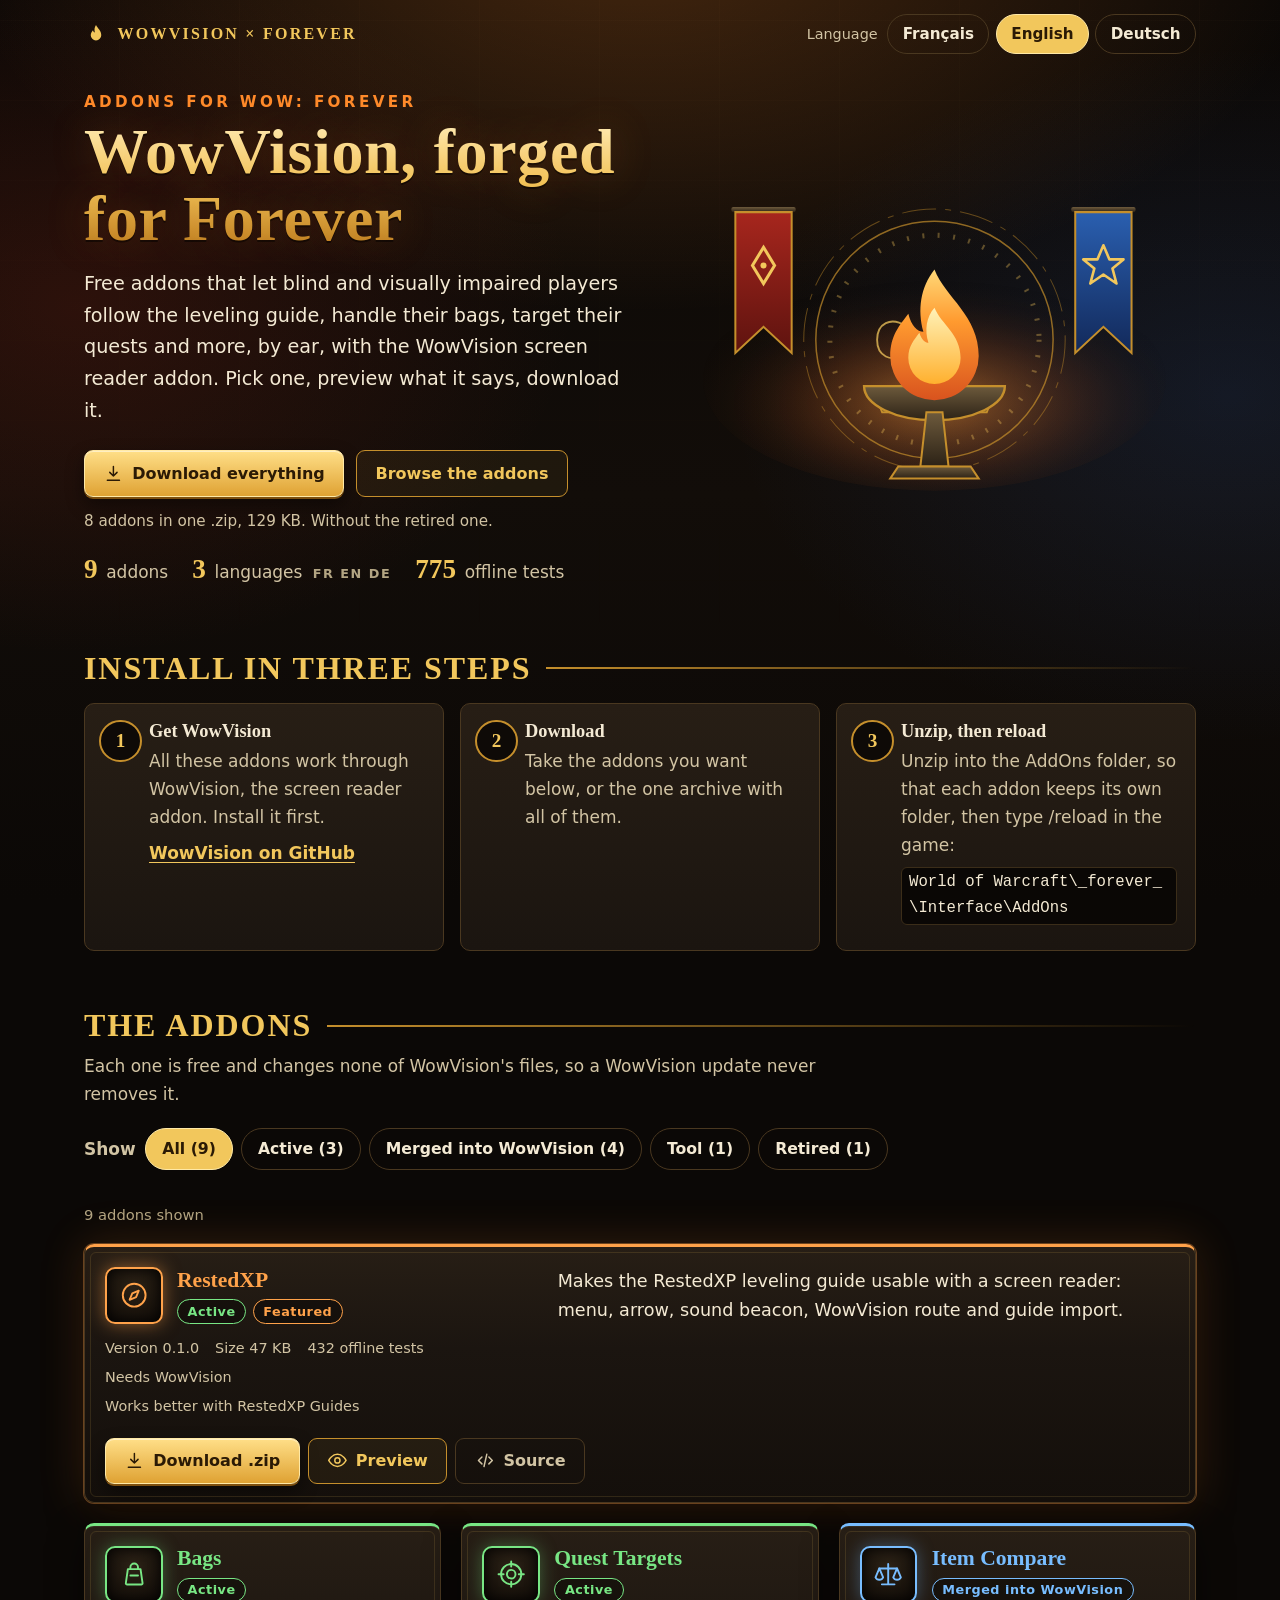
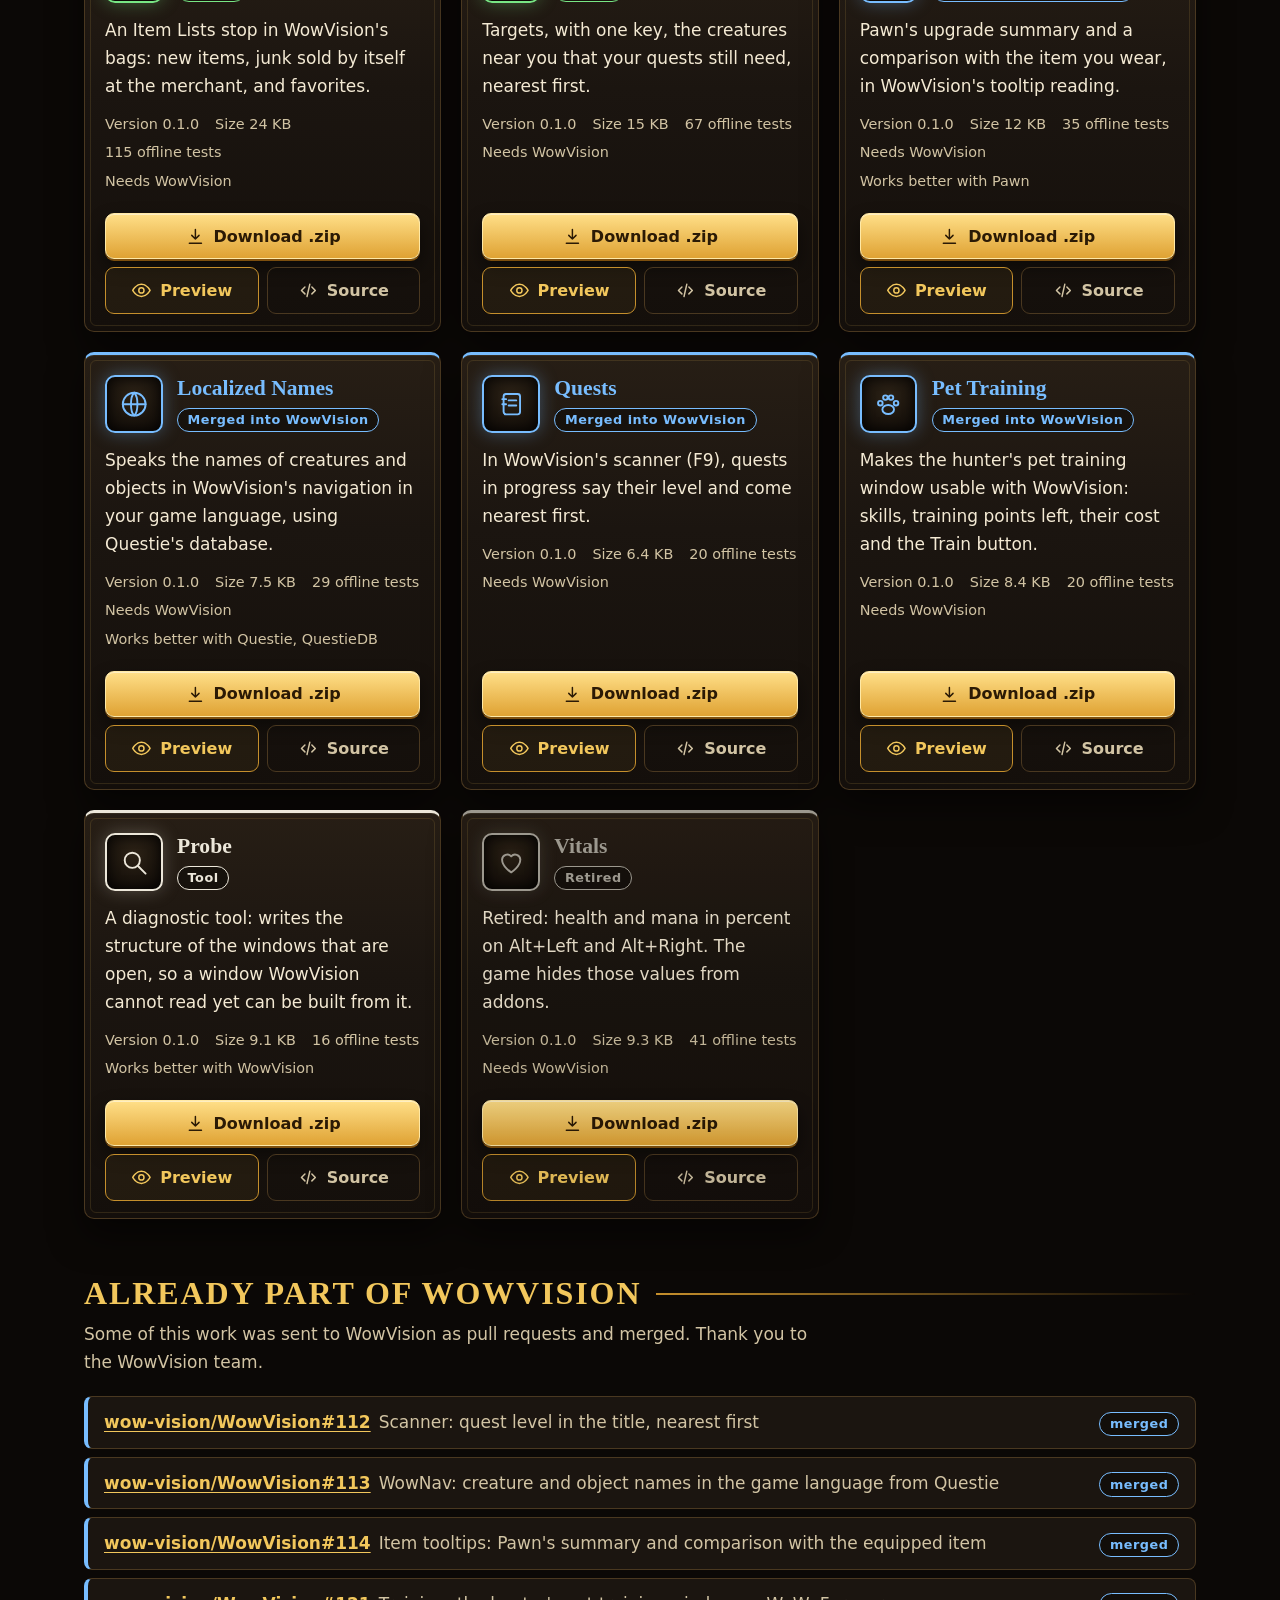
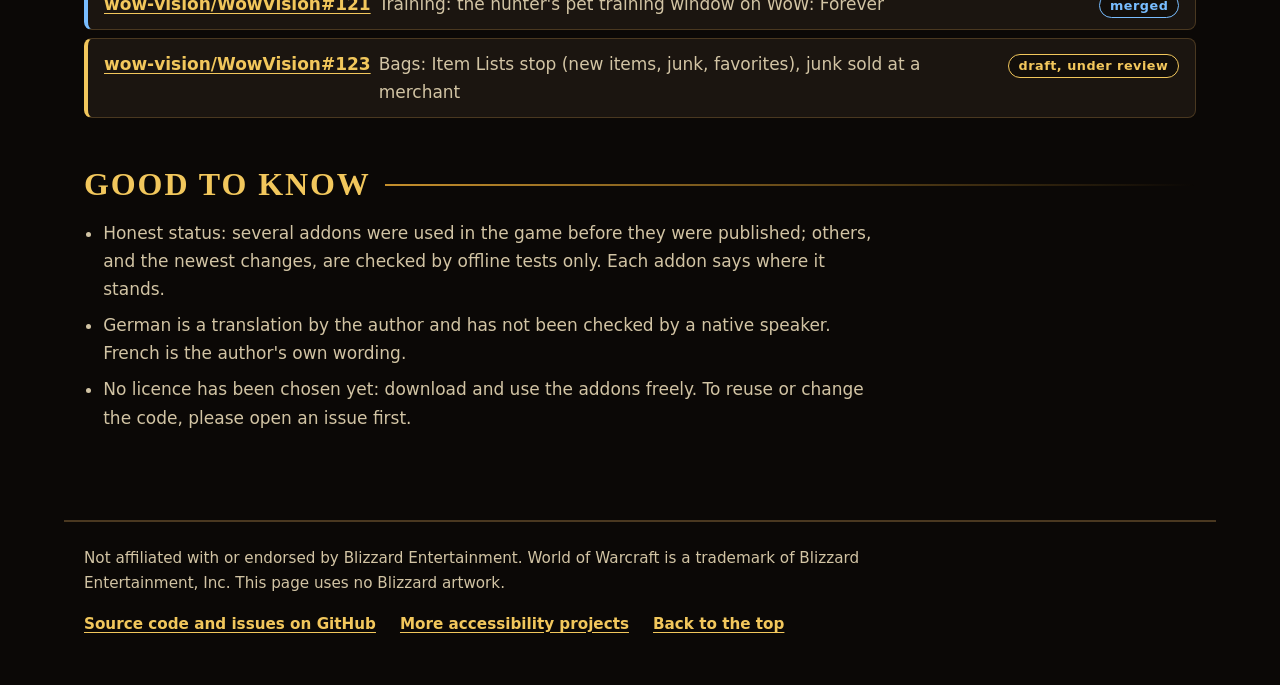
==== docs/index.html @ 666c0dcc "Publish the WowVision addons for WoW: Forever, with a download and preview page Eight addons and one" ====
<!doctype html>
<html lang="en">
<head>
<meta charset="utf-8">
<meta name="viewport" content="width=device-width, initial-scale=1">
<title>WowVision addons for WoW: Forever</title>
<meta name="description" content="Free addons for blind and visually impaired players of World of Warcraft: Forever, made to work with the WowVision screen reader addon. Download, preview and hear what each one says. In English, French and German.">
<link rel="canonical" href="https://zenqfr.github.io/wowvision-addons/">
<meta name="robots" content="index, follow">
<meta name="color-scheme" content="dark">
<meta name="theme-color" content="#0b0806">
<link rel="icon" href="data:image/svg+xml,%3Csvg xmlns='http://www.w3.org/2000/svg' viewBox='0 0 64 64'%3E%3Crect width='64' height='64' rx='14' fill='%230b0806'/%3E%3Cpath d='M32 8c4 9 14 14 14 27a14 14 0 0 1-28 0c0-6 3-9 6-13 1 4 3 6 5 6-2-7-1-14 3-20z' fill='%23f2c75c'/%3E%3Cpath d='M32 30c2 5 7 7 7 13a7 7 0 0 1-14 0c0-4 3-6 4-9 1 2 2 3 3 3z' fill='%23ff8a2a'/%3E%3C/svg%3E">
<meta property="og:type" content="website">
<meta property="og:title" content="WowVision addons for WoW: Forever">
<meta property="og:description" content="Free addons for blind and visually impaired players of World of Warcraft: Forever, made for the WowVision screen reader addon.">
<meta property="og:url" content="https://zenqfr.github.io/wowvision-addons/">
<meta property="og:locale" content="en_US">
<meta property="og:locale:alternate" content="fr_FR">
<meta property="og:locale:alternate" content="de_DE">
<meta name="twitter:card" content="summary">
<link rel="stylesheet" href="css/style.css">
</head>
<body>

<!-- the icons, drawn for this page (no game artwork) -->
<svg width="0" height="0" style="position:absolute" aria-hidden="true" focusable="false">
  <defs>
    <symbol id="i-compass" viewBox="0 0 24 24"><circle cx="12" cy="12" r="9"/><path d="M15.6 8.4l-2.1 5.1-5.1 2.1 2.1-5.1z"/></symbol>
    <symbol id="i-bag" viewBox="0 0 24 24"><path d="M7 8h10l1.6 11a1 1 0 0 1-1 1.1H6.4a1 1 0 0 1-1-1.1z"/><path d="M9 8V6.6a3 3 0 0 1 6 0V8"/><path d="M9 13h6"/></symbol>
    <symbol id="i-target" viewBox="0 0 24 24"><circle cx="12" cy="12" r="8"/><circle cx="12" cy="12" r="3.4"/><path d="M12 2v4M12 18v4M2 12h4M18 12h4"/></symbol>
    <symbol id="i-scales" viewBox="0 0 24 24"><path d="M12 4v16M7 20h10M5 7.5h14"/><path d="M5 7.5l-3 7a3.3 3.3 0 0 0 6 0zM19 7.5l-3 7a3.3 3.3 0 0 0 6 0z"/></symbol>
    <symbol id="i-globe" viewBox="0 0 24 24"><circle cx="12" cy="12" r="9"/><path d="M3 12h18M12 3c3.4 3.2 3.4 14.8 0 18M12 3c-3.4 3.2-3.4 14.8 0 18"/></symbol>
    <symbol id="i-scroll" viewBox="0 0 24 24"><path d="M8 4h9a2 2 0 0 1 2 2v12a2 2 0 0 1-2 2H7"/><path d="M8 4a2 2 0 0 0-2 2v12a2 2 0 0 0 1 1.7"/><path d="M5 8h3M5 12h3M10 9h6M10 13h6"/></symbol>
    <symbol id="i-paw" viewBox="0 0 24 24"><ellipse cx="12" cy="16.2" rx="4.6" ry="3.6"/><circle cx="5.8" cy="11.2" r="1.8"/><circle cx="9.8" cy="6.8" r="1.8"/><circle cx="14.2" cy="6.8" r="1.8"/><circle cx="18.2" cy="11.2" r="1.8"/></symbol>
    <symbol id="i-lens" viewBox="0 0 24 24"><circle cx="10.5" cy="10.5" r="6"/><path d="M15 15l6 6"/></symbol>
    <symbol id="i-heart" viewBox="0 0 24 24"><path d="M12 20s-7.2-4.5-7.2-10.2A4.1 4.1 0 0 1 12 7.4a4.1 4.1 0 0 1 7.2 2.4C19.2 15.5 12 20 12 20z"/></symbol>
    <symbol id="i-download" viewBox="0 0 24 24"><path d="M12 4v11m0 0l-4.2-4.2M12 15l4.2-4.2M5 20h14"/></symbol>
    <symbol id="i-eye" viewBox="0 0 24 24"><path d="M2 12s3.8-7 10-7 10 7 10 7-3.8 7-10 7S2 12 2 12z"/><circle cx="12" cy="12" r="3"/></symbol>
    <symbol id="i-speaker" viewBox="0 0 24 24"><path d="M4 9.5v5h3.8L13 19V5L7.8 9.5z"/><path d="M16 9.2a4 4 0 0 1 0 5.6M18.6 6.6a7.8 7.8 0 0 1 0 10.8"/></symbol>
    <symbol id="i-code" viewBox="0 0 24 24"><path d="M8 8l-4 4 4 4M16 8l4 4-4 4M13.6 5l-3.2 14"/></symbol>
    <symbol id="i-stop" viewBox="0 0 24 24"><rect x="6" y="6" width="12" height="12" rx="1.5"/></symbol>
    <symbol id="i-close" viewBox="0 0 24 24"><path d="M6 6l12 12M18 6L6 18"/></symbol>
    <symbol id="i-arrow-up" viewBox="0 0 24 24"><path d="M12 19V5m0 0l-5 5m5-5l5 5"/></symbol>
  </defs>
</svg>

<a class="skip" href="#addons" data-i18n="skip">Skip to the addons</a>

<header class="topbar">
  <p class="brand" aria-hidden="true"><svg class="brand-flame" viewBox="0 0 64 64"><path d="M32 8c4 9 14 14 14 27a14 14 0 0 1-28 0c0-6 3-9 6-13 1 4 3 6 5 6-2-7-1-14 3-20z"/></svg><span>WowVision &times; Forever</span></p>
  <div class="langs" role="group" aria-labelledby="lang-label">
    <span id="lang-label" class="langs-label" data-i18n="lang.label">Language</span>
    <button type="button" class="lang-btn" data-lang="fr" lang="fr" aria-pressed="false">Français</button>
    <button type="button" class="lang-btn" data-lang="en" lang="en" aria-pressed="true">English</button>
    <button type="button" class="lang-btn" data-lang="de" lang="de" aria-pressed="false">Deutsch</button>
  </div>
</header>

<main id="main">

  <section class="hero" aria-labelledby="hero-title">
    <div class="hero-art" aria-hidden="true">
      <svg viewBox="0 0 520 300" class="hero-svg" focusable="false">
        <defs>
          <radialGradient id="glow" cx="50%" cy="60%" r="55%">
            <stop offset="0" stop-color="#ff9a3c" stop-opacity=".55"/>
            <stop offset=".55" stop-color="#c0561a" stop-opacity=".18"/>
            <stop offset="1" stop-color="#0b0806" stop-opacity="0"/>
          </radialGradient>
          <linearGradient id="flameOuter" x1="0" y1="1" x2="0" y2="0">
            <stop offset="0" stop-color="#d9531e"/><stop offset=".6" stop-color="#ff9a2f"/><stop offset="1" stop-color="#ffd978"/>
          </linearGradient>
          <linearGradient id="flameInner" x1="0" y1="1" x2="0" y2="0">
            <stop offset="0" stop-color="#ffb02e"/><stop offset="1" stop-color="#fff2b8"/>
          </linearGradient>
          <linearGradient id="metal" x1="0" y1="0" x2="0" y2="1">
            <stop offset="0" stop-color="#6d5a3c"/><stop offset="1" stop-color="#2c2216"/>
          </linearGradient>
          <linearGradient id="bannerRed" x1="0" y1="0" x2="0" y2="1"><stop offset="0" stop-color="#a7261d"/><stop offset="1" stop-color="#5e130f"/></linearGradient>
          <linearGradient id="bannerBlue" x1="0" y1="0" x2="0" y2="1"><stop offset="0" stop-color="#2a5fb0"/><stop offset="1" stop-color="#12295a"/></linearGradient>
        </defs>
        <ellipse cx="260" cy="190" rx="230" ry="110" fill="url(#glow)" class="breath"/>
        <!-- rune ring: the forever -->
        <g transform="translate(260 150)">
          <g class="rune-ring">
            <circle r="118" fill="none" stroke="#c58f2c" stroke-width="1.5" stroke-opacity=".7"/>
            <circle r="104" fill="none" stroke="#f2c75c" stroke-width="5" stroke-opacity=".35" stroke-dasharray="2 13.4"/>
            <circle r="130" fill="none" stroke="#c58f2c" stroke-width="1" stroke-opacity=".45" stroke-dasharray="34 9 6 9"/>
          </g>
          <!-- the lemniscate, the sign of forever, stands still inside the turning ring -->
          <path d="M-92 0c0-26 22-38 46-22l46 44c24 16 46 4 46-22s-22-38-46-22l-46 44c-24 16-46 4-46-22z" fill="none" stroke="#f2c75c" stroke-width="3" stroke-opacity=".75" stroke-linecap="round" transform="scale(.62 .62)"/>
        </g>
        <!-- banners -->
        <g transform="translate(60 18)">
          <rect x="-2" y="0" width="64" height="5" rx="2" fill="url(#metal)"/>
          <path d="M2 5h56v140l-28-26-28 26z" fill="url(#bannerRed)" stroke="#c58f2c" stroke-width="2"/>
          <path d="M30 40l11 18-11 18-11-18z" fill="none" stroke="#f2c75c" stroke-width="3"/>
          <circle cx="30" cy="58" r="3" fill="#f2c75c"/>
        </g>
        <g transform="translate(398 18)">
          <rect x="-2" y="0" width="64" height="5" rx="2" fill="url(#metal)"/>
          <path d="M2 5h56v140l-28-26-28 26z" fill="url(#bannerBlue)" stroke="#c58f2c" stroke-width="2"/>
          <path d="M30 38l6 14h14l-11 9 4 15-13-9-13 9 4-15-11-9h14z" fill="none" stroke="#f2c75c" stroke-width="2.6" stroke-linejoin="round"/>
        </g>
        <!-- brazier -->
        <g transform="translate(260 0)">
          <path d="M-62 196h124l-10 26h-104z" fill="url(#metal)" stroke="#c58f2c" stroke-width="2"/>
          <path d="M-70 196a70 34 0 0 0 140 0z" fill="url(#metal)" stroke="#c58f2c" stroke-width="2.4"/>
          <path d="M-8 222h16l6 54h-28z" fill="url(#metal)" stroke="#c58f2c" stroke-width="2"/>
          <path d="M-44 288h88l-8-12h-72z" fill="url(#metal)" stroke="#c58f2c" stroke-width="2"/>
          <g class="flame">
            <path d="M0 80c11 28 44 46 44 86a44 44 0 0 1-88 0c0-20 9-30 18-42 3 12 9 18 15 18-6-22-3-44 11-62z" fill="url(#flameOuter)"/>
            <path d="M0 118c7 17 26 26 26 50a26 26 0 0 1-52 0c0-12 6-18 11-25 2 7 6 10 9 10-4-13-2-26 6-35z" fill="url(#flameInner)" class="flame-inner"/>
          </g>
        </g>
        <!-- embers -->
        <g class="embers" fill="#ffb347">
          <circle class="e e1" cx="236" cy="130" r="2"/><circle class="e e2" cx="284" cy="120" r="1.6"/><circle class="e e3" cx="256" cy="100" r="2.2"/>
          <circle class="e e4" cx="300" cy="140" r="1.4"/><circle class="e e5" cx="222" cy="150" r="1.6"/><circle class="e e6" cx="272" cy="90" r="1.3"/>
        </g>
      </svg>
    </div>

    <div class="hero-text">
      <p class="eyebrow" data-i18n="hero.eyebrow">Addons for WoW: Forever</p>
      <h1 id="hero-title" data-i18n="hero.title">WowVision, forged for Forever</h1>
      <p class="lead" data-i18n="hero.lead">Free addons that let blind and visually impaired players follow the leveling guide, handle their bags, target their quests and more, by ear, with the WowVision screen reader addon. Pick one, preview what it says, download it.</p>
      <p class="cta">
        <a class="btn btn-gold" id="download-all" href="downloads/wowvision-forever-addons.zip" download>
          <svg class="icon" aria-hidden="true"><use href="#i-download"/></svg><span data-i18n="hero.all">Download everything</span>
        </a>
        <a class="btn btn-ghost" href="#addons"><span data-i18n="hero.browse">Browse the addons</span></a>
      </p>
      <p class="fine" id="all-note"></p>
      <ul class="stats" aria-label="WowVision addons in numbers">
        <li><strong id="stat-addons">9</strong> <span data-i18n="stats.addons">addons</span></li>
        <li><strong>3</strong> <span data-i18n="stats.langs">languages</span> <span class="stat-langs" aria-hidden="true">FR&nbsp;EN&nbsp;DE</span></li>
        <li><strong id="stat-tests">775</strong> <span data-i18n="stats.tests">offline tests</span></li>
      </ul>
    </div>
  </section>

  <section class="install" aria-labelledby="install-title">
    <h2 id="install-title" class="h2" data-i18n="install.title">Install in three steps</h2>
    <ol class="steps">
      <li>
        <h3 data-i18n="install.1.title">Get WowVision</h3>
        <p data-i18n="install.1.text">All these addons work through WowVision, the screen reader addon. Install it first.</p>
        <p><a class="link" id="wowvision-link" href="https://github.com/wow-vision/WowVision"><span data-i18n="install.1.link">WowVision on GitHub</span></a></p>
      </li>
      <li>
        <h3 data-i18n="install.2.title">Download</h3>
        <p data-i18n="install.2.text">Take the addons you want below, or the one archive with all of them.</p>
      </li>
      <li>
        <h3 data-i18n="install.3.title">Unzip, then reload</h3>
        <p data-i18n="install.3.text">Unzip into the AddOns folder, so that each addon keeps its own folder, then type /reload in the game:</p>
        <p><code class="path" data-i18n="install.3.path">World of Warcraft\_forever_\Interface\AddOns</code></p>
      </li>
    </ol>
  </section>

  <section class="addons" id="addons" aria-labelledby="addons-title" tabindex="-1">
    <h2 id="addons-title" class="h2" data-i18n="addons.title">The addons</h2>
    <p class="intro" data-i18n="addons.intro">Each one is free and changes none of WowVision's files, so a WowVision update never removes it.</p>

    <div class="filters" role="group" aria-labelledby="filter-label">
      <span id="filter-label" class="filters-label" data-i18n="filter.label">Show</span>
      <div class="filter-buttons" id="filter-buttons"></div>
    </div>
    <p class="filter-help" id="filter-help"></p>
    <p class="count" id="count" role="status" aria-live="polite"></p>

    <ul class="grid" id="grid" role="list"></ul>

    <noscript>
      <p class="fine"><span data-i18n="noscript">This page needs JavaScript to filter and preview. The downloads work without it:</span></p>
      <ul class="plain">
        <li><a href="downloads/wowvision-forever-addons.zip">wowvision-forever-addons.zip</a></li>
        <li><a href="downloads/WowVision_RestedXP.zip">WowVision_RestedXP.zip</a></li>
        <li><a href="downloads/WowVision_Bags.zip">WowVision_Bags.zip</a></li>
        <li><a href="downloads/WowVision_QuestTargets.zip">WowVision_QuestTargets.zip</a></li>
        <li><a href="downloads/WowVision_ItemCompare.zip">WowVision_ItemCompare.zip</a></li>
        <li><a href="downloads/WowVision_LocalizedNames.zip">WowVision_LocalizedNames.zip</a></li>
        <li><a href="downloads/WowVision_Quests.zip">WowVision_Quests.zip</a></li>
        <li><a href="downloads/WowVision_PetTraining.zip">WowVision_PetTraining.zip</a></li>
        <li><a href="downloads/WowVision_Probe.zip">WowVision_Probe.zip</a></li>
      </ul>
    </noscript>
  </section>

  <section class="upstream" aria-labelledby="upstream-title">
    <h2 id="upstream-title" class="h2" data-i18n="upstream.title">Already part of WowVision</h2>
    <p class="intro" data-i18n="upstream.intro">Some of this work was sent to WowVision as pull requests and merged. Thank you to the WowVision team.</p>
    <ul class="pr-list" id="pr-list" role="list"></ul>
  </section>

  <section class="notes" aria-labelledby="notes-title">
    <h2 id="notes-title" class="h2" data-i18n="notes.title">Good to know</h2>
    <ul class="notes-list">
      <li data-i18n="notes.1">Honest status.</li>
      <li data-i18n="notes.2">German is a translation by the author.</li>
      <li data-i18n="notes.3">No licence has been chosen yet.</li>
    </ul>
  </section>

</main>

<footer class="footer">
  <p data-i18n="footer.disclaimer">Not affiliated with or endorsed by Blizzard Entertainment. World of Warcraft is a trademark of Blizzard Entertainment, Inc. This page uses no Blizzard artwork.</p>
  <ul class="footer-links">
    <li><a class="link" id="repo-link" href="https://github.com/ZenqFR/wowvision-addons"><span data-i18n="footer.repo">Source code and issues on GitHub</span></a></li>
    <li><a class="link" href="https://zenqfr.github.io/"><span data-i18n="footer.home">More accessibility projects</span></a></li>
    <li><a class="link" href="#main"><span data-i18n="footer.top">Back to the top</span></a></li>
  </ul>
</footer>

<dialog id="preview" class="preview" aria-labelledby="preview-title">
  <div class="preview-head">
    <div class="preview-icon" id="preview-icon" aria-hidden="true"></div>
    <div class="preview-titles">
      <h2 id="preview-title" class="preview-title"></h2>
      <p class="preview-badge" id="preview-badge"></p>
    </div>
    <button type="button" class="btn btn-ghost btn-close" id="preview-close">
      <svg class="icon" aria-hidden="true"><use href="#i-close"/></svg><span data-i18n="dialog.close">Close</span>
    </button>
  </div>
  <div class="preview-body" id="preview-body"></div>
</dialog>

<div id="toast" class="toast" role="status" aria-live="polite"></div>
<div id="announce" class="sr-only" role="status" aria-live="polite"></div>

<script src="js/i18n.js"></script>
<script src="js/data.js"></script>
<script src="js/app.js"></script>
</body>
</html>
---- docs/css/style.css ----
/* WowVision addons for WoW: Forever.
   A forge at night: dark stone, a brazier that never goes out, gold trim, parchment-dark panels. Drawn from scratch, no game
   artwork. System fonts only (no request leaves the page). Every text/background pair is meant to pass WCAG AA; the focus
   ring is thick and blue so it shows on dark stone and on gold. */

:root {
  --bg: #0b0806;
  --bg-2: #14100b;
  --panel: #1b1510;
  --panel-2: #271e15;
  --stone-line: #4a3820;
  --gold: #f2c75c;
  --gold-2: #c58f2c;
  --gold-ink: #2b1a05;
  --ink: #f4ead4;
  --ink-dim: #d2c4a4;
  --ink-faint: #b3a583;
  --ember: #ff8a2a;
  --focus: #8fd0ff;

  --r-legendary: #ffa24a;
  --r-uncommon: #78e684;
  --r-rare: #78bdff;
  --r-common: #ece7da;
  --r-poor: #aaa59b;

  --serif: "Palatino Linotype", "Book Antiqua", Palatino, "Iowan Old Style", "URW Palladio L", Georgia, serif;
  --sans: "Segoe UI", system-ui, -apple-system, "Helvetica Neue", Arial, sans-serif;
  --mono: ui-monospace, "Cascadia Mono", Consolas, "SFMono-Regular", Menlo, monospace;
  --radius: 10px;
}

* { box-sizing: border-box; }

html { color-scheme: dark; scroll-behavior: smooth; scroll-padding-top: 1rem; }
html.modal-open { overflow: hidden; }

body {
  margin: 0;
  min-height: 100vh;
  background: var(--bg);
  color: var(--ink);
  font: 1.0625rem/1.65 var(--sans);
  -webkit-font-smoothing: antialiased;
  text-rendering: optimizeLegibility;
}

/* the night around the forge: warm light from above, a red glow on the left, a cold blue one on the right */
body::before {
  content: "";
  position: fixed;
  inset: 0;
  z-index: -2;
  background:
    radial-gradient(1100px 620px at 50% -8%, rgba(255, 138, 42, 0.24), transparent 62%),
    radial-gradient(800px 560px at 6% 34%, rgba(150, 40, 22, 0.22), transparent 62%),
    radial-gradient(800px 560px at 96% 44%, rgba(36, 78, 150, 0.2), transparent 62%),
    linear-gradient(#0b0806, #120d09 55%, #0b0806);
}
/* flagstones: faint joints, so the dark is not flat */
body::after {
  content: "";
  position: fixed;
  inset: 0;
  z-index: -1;
  opacity: 0.5;
  background:
    repeating-linear-gradient(0deg, transparent 0 79px, rgba(255, 220, 150, 0.035) 79px 80px),
    repeating-linear-gradient(90deg, transparent 0 119px, rgba(255, 220, 150, 0.03) 119px 120px);
  mask-image: linear-gradient(#000, transparent 85%);
  -webkit-mask-image: linear-gradient(#000, transparent 85%);
}

a { color: var(--gold); text-underline-offset: 0.2em; }
a:hover { color: #ffe29a; }

:focus { outline: none; }
:focus-visible { outline: 3px solid var(--focus); outline-offset: 3px; border-radius: 6px; }

.sr-only { position: absolute; width: 1px; height: 1px; margin: -1px; padding: 0; overflow: hidden; clip: rect(0 0 0 0); white-space: nowrap; border: 0; }

.skip {
  position: absolute; left: 0.75rem; top: -4rem; z-index: 50;
  background: var(--gold); color: var(--gold-ink); font-weight: 700;
  padding: 0.7rem 1rem; border-radius: 0 0 8px 8px; text-decoration: none;
}
.skip:focus { top: 0; }

/* ------------------------------------------------------------ top bar */

.topbar {
  display: flex; flex-wrap: wrap; align-items: center; justify-content: space-between; gap: 0.75rem;
  max-width: 72rem; margin: 0 auto; padding: 0.9rem 1.25rem;
}
.brand { display: flex; align-items: center; gap: 0.6rem; margin: 0; font: 700 1rem/1 var(--serif); letter-spacing: 0.14em; text-transform: uppercase; color: var(--gold); }
.brand-flame { width: 1.5rem; height: 1.5rem; fill: var(--gold); }

.langs { display: flex; flex-wrap: wrap; align-items: center; gap: 0.4rem; }
.langs-label { font-size: 0.9rem; color: var(--ink-dim); margin-right: 0.2rem; }
.lang-btn {
  min-height: 2.5rem; padding: 0.35rem 0.9rem; border-radius: 999px; cursor: pointer;
  background: transparent; color: var(--ink); font: 600 0.95rem var(--sans);
  border: 1.5px solid var(--stone-line);
}
.lang-btn:hover { border-color: var(--gold-2); }
.lang-btn[aria-pressed="true"] { background: var(--gold); color: var(--gold-ink); border-color: #ffe9a6; }

/* --------------------------------------------------------------- hero */

main { max-width: 72rem; margin: 0 auto; padding: 0 1.25rem 3rem; }

.hero {
  display: grid; grid-template-columns: minmax(0, 1.05fr) minmax(0, 1fr); align-items: center; gap: 1.5rem 2.5rem;
  padding: 1.5rem 0 3rem;
}
.hero-art { order: 2; }
.hero-text { order: 1; }
.hero-svg { display: block; width: 100%; height: auto; max-height: 26rem; overflow: visible; }

.eyebrow { margin: 0 0 0.5rem; font: 700 0.95rem/1.2 var(--sans); letter-spacing: 0.22em; text-transform: uppercase; color: var(--ember); }
h1 {
  margin: 0 0 1rem;
  font: 800 clamp(2.3rem, 5.6vw, 4rem)/1.04 var(--serif);
  letter-spacing: 0.01em;
  color: var(--gold);
  background: linear-gradient(180deg, #fff1bd 0%, #f2c75c 48%, #b97a1d 100%);
  -webkit-background-clip: text; background-clip: text; -webkit-text-fill-color: transparent;
  text-shadow: 0 0 40px rgba(255, 138, 42, 0.25);
  filter: drop-shadow(0 2px 0 rgba(0, 0, 0, 0.6));
}
.lead { margin: 0 0 1.5rem; font-size: 1.2rem; color: var(--ink); max-width: 38rem; }
.cta { display: flex; flex-wrap: wrap; gap: 0.75rem; margin: 0 0 0.75rem; }
.fine { margin: 0 0 1.25rem; font-size: 0.95rem; color: var(--ink-dim); }

.stats { display: flex; flex-wrap: wrap; gap: 0.5rem 1.5rem; list-style: none; padding: 0; margin: 0; }
.stats li { color: var(--ink-dim); }
.stats strong { font: 800 1.7rem var(--serif); color: var(--gold); margin-right: 0.2rem; }
.stat-langs { font: 700 0.8rem var(--sans); letter-spacing: 0.12em; color: var(--ink-faint); margin-left: 0.3rem; }

/* the brazier (hero art) */
.breath { animation: breathe 5s ease-in-out infinite; transform-box: fill-box; transform-origin: center; }
.rune-ring { animation: spin 140s linear infinite; transform-box: fill-box; transform-origin: center; }
.flame { transform-box: fill-box; transform-origin: 50% 100%; animation: flicker 2.6s ease-in-out infinite alternate; }
.flame-inner { transform-box: fill-box; transform-origin: 50% 100%; animation: flicker 1.7s ease-in-out infinite alternate-reverse; }
.e { opacity: 0; transform-box: fill-box; animation: rise 5.5s ease-out infinite; }
.e1 { animation-delay: 0s; } .e2 { animation-delay: 1.1s; } .e3 { animation-delay: 2.2s; }
.e4 { animation-delay: 3.1s; } .e5 { animation-delay: 4s; } .e6 { animation-delay: 4.8s; }
@keyframes breathe { 50% { opacity: 0.72; transform: scale(1.04); } }
@keyframes spin { to { transform: rotate(360deg); } }
@keyframes flicker { from { transform: scale(1, 1) skewX(-1.5deg); } 50% { transform: scale(1.03, 1.06) skewX(1deg); } to { transform: scale(0.98, 0.96) skewX(2deg); } }
@keyframes rise { 0% { opacity: 0; transform: translate(0, 0); } 15% { opacity: 1; } 100% { opacity: 0; transform: translate(14px, -140px); } }

/* ------------------------------------------------------------ buttons */

.btn {
  display: inline-flex; align-items: center; justify-content: center; gap: 0.5rem;
  min-height: 2.9rem; padding: 0.55rem 1.15rem; border-radius: 9px; cursor: pointer;
  font: 700 1rem/1.2 var(--sans); text-decoration: none; border: 1.5px solid transparent;
  transition: transform 0.12s ease, filter 0.12s ease, background-color 0.12s ease;
}
.btn:active { transform: translateY(1px); }
.icon { width: 1.3rem; height: 1.3rem; flex: none; fill: none; stroke: currentColor; stroke-width: 1.7; stroke-linecap: round; stroke-linejoin: round; }
.icon-lg { width: 1.9rem; height: 1.9rem; stroke-width: 1.5; }

.btn-gold {
  background: linear-gradient(#ffdf88, #dfa233); color: var(--gold-ink); border-color: #ffe9a6;
  box-shadow: 0 2px 0 #7d4f0e, 0 8px 18px rgba(0, 0, 0, 0.45), inset 0 1px 0 rgba(255, 255, 255, 0.5);
}
.btn-gold:hover { filter: brightness(1.08); color: var(--gold-ink); }
.btn-ghost { background: rgba(242, 199, 92, 0.06); color: var(--gold); border-color: var(--gold-2); }
.btn-ghost:hover { background: rgba(242, 199, 92, 0.16); color: #ffe29a; }
.btn-quiet { background: transparent; color: var(--ink-dim); border-color: var(--stone-line); }
.btn-quiet:hover { color: var(--ink); border-color: var(--gold-2); }

.link { font-weight: 600; }

/* ------------------------------------------------------------ sections */

.h2 {
  margin: 0 0 0.5rem;
  font: 800 clamp(1.5rem, 3vw, 2rem)/1.15 var(--serif);
  letter-spacing: 0.06em; text-transform: uppercase; color: var(--gold);
  display: flex; align-items: center; gap: 0.9rem;
}
.h2::after { content: ""; flex: 1; height: 2px; background: linear-gradient(90deg, var(--gold-2), transparent); }
.intro { margin: 0 0 1.25rem; color: var(--ink-dim); max-width: 46rem; }

.install { padding: 1rem 0 2.5rem; }
.steps { list-style: none; counter-reset: step; display: grid; grid-template-columns: repeat(auto-fit, minmax(15rem, 1fr)); gap: 1rem; padding: 0; margin: 1rem 0 0; }
.steps li {
  counter-increment: step; position: relative;
  background: linear-gradient(180deg, var(--panel-2), var(--panel)); border: 1px solid var(--stone-line); border-radius: var(--radius);
  padding: 1.1rem 1.1rem 1.1rem 4rem;
}
.steps li::before {
  content: counter(step); position: absolute; left: 0.9rem; top: 1rem; width: 2.4rem; height: 2.4rem; display: grid; place-items: center;
  border-radius: 50%; border: 2px solid var(--gold-2); color: var(--gold); font: 800 1.2rem var(--serif); background: #0e0a07;
}
.steps h3 { margin: 0 0 0.3rem; font: 700 1.15rem var(--serif); color: var(--ink); }
.steps p { margin: 0 0 0.5rem; color: var(--ink-dim); }
.path, kbd, .cmds code, .pv-tech code {
  font-family: var(--mono); font-size: 0.92em; background: #0a0705; border: 1px solid #3b2d19; border-radius: 6px; padding: 0.12em 0.45em; color: var(--ink);
}
.path { display: inline-block; word-break: break-all; }

.addons { padding: 1rem 0 2.5rem; }
.filters { display: flex; flex-wrap: wrap; align-items: center; gap: 0.6rem; margin-bottom: 0.4rem; }
.filters-label { color: var(--ink-dim); font-weight: 600; }
.filter-buttons { display: flex; flex-wrap: wrap; gap: 0.5rem; }
.chip {
  min-height: 2.6rem; padding: 0.35rem 1rem; border-radius: 999px; cursor: pointer;
  background: transparent; color: var(--ink); font: 600 0.98rem var(--sans); border: 1.5px solid var(--stone-line);
}
.chip:hover { border-color: var(--gold-2); }
.chip[aria-pressed="true"] { background: var(--gold); color: var(--gold-ink); border-color: #ffe9a6; }
.filter-help { margin: 0.4rem 0 0; min-height: 1.6em; color: var(--ink-dim); }
.count { margin: 0 0 1rem; font-size: 0.92rem; color: var(--ink-faint); }

/* ---------------------------------------------------------- the cards */

.grid { list-style: none; padding: 0; margin: 0; display: grid; grid-template-columns: repeat(auto-fill, minmax(min(100%, 21rem), 1fr)); gap: 1.25rem; }
.card { --r: var(--r-uncommon); --rg: rgba(120, 230, 132, 0.35); display: flex; }
.card-merged { --r: var(--r-rare); --rg: rgba(120, 189, 255, 0.35); }
.card-tool { --r: var(--r-common); --rg: rgba(236, 231, 218, 0.25); }
.card-retired { --r: var(--r-poor); --rg: rgba(170, 165, 155, 0.2); }
.card-featured { --r: var(--r-legendary); --rg: rgba(255, 162, 74, 0.45); }

.card-inner {
  position: relative; display: flex; flex-direction: column; gap: 0.8rem; width: 100%;
  padding: 1.25rem 1.25rem 1.1rem;
  background: linear-gradient(180deg, var(--panel-2), var(--panel) 40%, #140f0b);
  border: 1px solid var(--stone-line); border-top: 3px solid var(--r); border-radius: var(--radius);
  box-shadow: 0 16px 34px rgba(0, 0, 0, 0.5), inset 0 1px 0 rgba(255, 230, 170, 0.07);
}
.card-inner::before { content: ""; position: absolute; inset: 5px; border: 1px solid rgba(242, 199, 92, 0.13); border-radius: 6px; pointer-events: none; }
.card-retired .card-inner { opacity: 0.92; }
.card-featured .card-inner { box-shadow: 0 0 0 1px rgba(255, 162, 74, 0.35), 0 0 46px rgba(255, 138, 42, 0.18), 0 16px 34px rgba(0, 0, 0, 0.5); }

.card-top { display: flex; gap: 0.9rem; align-items: center; }
.frame {
  display: grid; place-items: center; flex: none; width: 3.6rem; height: 3.6rem; border-radius: 10px;
  color: var(--r); background: radial-gradient(circle at 50% 35%, #2c2216, #0c0805); border: 2px solid var(--r); box-shadow: 0 0 18px var(--rg), inset 0 0 12px rgba(0, 0, 0, 0.8);
}
.frame-featured { --r: var(--r-legendary); --rg: rgba(255, 162, 74, 0.5); }
.frame-active { --r: var(--r-uncommon); --rg: rgba(120, 230, 132, 0.35); }
.frame-merged { --r: var(--r-rare); --rg: rgba(120, 189, 255, 0.35); }
.frame-tool { --r: var(--r-common); --rg: rgba(236, 231, 218, 0.25); }
.frame-retired { --r: var(--r-poor); --rg: rgba(170, 165, 155, 0.2); }

.card-heading { min-width: 0; }
.card-title { margin: 0; font: 800 1.35rem/1.2 var(--serif); color: var(--r); overflow-wrap: anywhere; }
.badges { display: flex; flex-wrap: wrap; gap: 0.4rem; margin: 0.35rem 0 0; }
.badge {
  display: inline-block; padding: 0.1rem 0.6rem; border-radius: 999px; font: 700 0.8rem/1.5 var(--sans); letter-spacing: 0.04em;
  border: 1.5px solid currentColor; background: rgba(0, 0, 0, 0.35);
}
.badge-active { color: var(--r-uncommon); }
.badge-merged { color: var(--r-rare); }
.badge-tool { color: var(--r-common); }
.badge-retired { color: var(--r-poor); }
.badge-featured { color: var(--r-legendary); }
.badge-draft { color: var(--gold); }

.tagline { margin: 0; color: var(--ink); }
.meta { list-style: none; padding: 0; margin: 0; display: flex; flex-wrap: wrap; gap: 0.3rem 1rem; font-size: 0.9rem; color: var(--ink-dim); }
.meta-needs { flex-basis: 100%; }
.actions { display: flex; flex-wrap: wrap; gap: 0.5rem; margin-top: auto; padding-top: 0.4rem; }
.actions .btn-gold { flex: 1 1 100%; }
.actions .btn-ghost, .actions .btn-quiet { flex: 1 1 0; min-width: 7rem; }

@media (min-width: 56rem) {
  .card-featured { grid-column: 1 / -1; }
  .card-featured .card-inner { flex-direction: row; flex-wrap: wrap; align-items: center; gap: 0.8rem 2rem; }
  .card-featured .card-top { flex: 1 1 18rem; }
  .card-featured .tagline { flex: 2 1 22rem; font-size: 1.1rem; }
  .card-featured .meta { flex: 1 1 100%; }
  .card-featured .actions { flex: 1 1 100%; margin-top: 0; }
  .card-featured .actions .btn-gold { flex: 0 0 auto; }
  .card-featured .actions .btn-ghost, .card-featured .actions .btn-quiet { flex: 0 0 auto; }
}

/* ------------------------------------------------- upstream and notes */

.upstream, .notes { padding: 1rem 0 2rem; }
.pr-list { list-style: none; padding: 0; margin: 1rem 0 0; display: grid; gap: 0.5rem; }
.pr { display: flex; flex-wrap: wrap; align-items: baseline; gap: 0.3rem 0.5rem; padding: 0.7rem 1rem; background: var(--panel); border: 1px solid var(--stone-line); border-left: 4px solid var(--r-rare); border-radius: 8px; }
.pr-draft { border-left-color: var(--gold); }
.pr-what { color: var(--ink-dim); flex: 1 1 18rem; }
.notes-list { margin: 1rem 0 0; padding-left: 1.2rem; color: var(--ink-dim); max-width: 50rem; }
.notes-list li { margin-bottom: 0.5rem; }
.plain { color: var(--ink-dim); }

.footer { border-top: 2px solid var(--stone-line); max-width: 72rem; margin: 0 auto; padding: 1.5rem 1.25rem 3rem; color: var(--ink-dim); font-size: 0.95rem; }
.footer p { max-width: 52rem; margin: 0 0 1rem; }
.footer-links { display: flex; flex-wrap: wrap; gap: 0.5rem 1.5rem; list-style: none; padding: 0; margin: 0; }

/* -------------------------------------------------------- the preview */

.preview {
  width: min(54rem, calc(100vw - 1.5rem)); max-height: min(92vh, 60rem); padding: 0; overflow: hidden;
  color: var(--ink); background: linear-gradient(180deg, var(--panel-2), var(--panel) 30%, #130e0a);
  border: 2px solid var(--gold-2); border-radius: 14px; box-shadow: 0 0 0 1px #000, 0 30px 90px rgba(0, 0, 0, 0.85), 0 0 60px rgba(255, 138, 42, 0.12);
}
.preview[open] { display: flex; flex-direction: column; }
.preview::backdrop { background: rgba(5, 3, 2, 0.8); backdrop-filter: blur(3px); }
.preview-head { display: flex; align-items: center; gap: 1rem; padding: 1rem 1.25rem; border-bottom: 1px solid var(--stone-line); background: rgba(0, 0, 0, 0.25); }
.preview-icon { width: 3.6rem; height: 3.6rem; }
.preview-titles { flex: 1; min-width: 0; }
.preview-title { margin: 0; font: 800 1.6rem/1.15 var(--serif); color: var(--gold); overflow-wrap: anywhere; }
.preview-badge { margin: 0.3rem 0 0; display: flex; flex-wrap: wrap; gap: 0.4rem; }
.preview-body { padding: 1rem 1.25rem 1.5rem; overflow-y: auto; }
.pv-section { margin: 0 0 1.25rem; }
.pv-h { margin: 0 0 0.4rem; font: 800 0.95rem/1.2 var(--serif); letter-spacing: 0.12em; text-transform: uppercase; color: var(--ember); }
.pv-p { margin: 0 0 0.6rem; }
.pv-help { color: var(--ink-dim); font-size: 0.95rem; }
.pv-actions { display: flex; flex-wrap: wrap; gap: 0.6rem; margin: 0.6rem 0 0; }
.pv-final { padding-top: 0.6rem; border-top: 1px solid var(--stone-line); }

/* the lines WowVision says, as a window of its own: the first one has the cursor */
.screen { list-style: none; margin: 0.5rem 0 0; padding: 0.55rem; background: #080604; border: 1px solid #3a2d1a; border-radius: 10px; font: 1rem/1.5 var(--mono); }
.screen-line { padding: 0.45rem 0.8rem; border-left: 4px solid transparent; border-radius: 5px; color: var(--ink); overflow-wrap: anywhere; }
.screen-line:first-child { background: rgba(242, 199, 92, 0.1); border-left-color: var(--gold); }
.screen-line.is-speaking { background: rgba(255, 138, 42, 0.2); border-left-color: var(--ember); color: #fff3d6; }

.keys { border-collapse: collapse; width: 100%; }
.keys th, .keys td { text-align: left; padding: 0.45rem 0.6rem; border-bottom: 1px solid #33271a; vertical-align: baseline; }
.keys th { white-space: nowrap; font-weight: 600; }
kbd { margin: 0 0.1em; }
.cmds { list-style: none; display: flex; flex-wrap: wrap; gap: 0.5rem; padding: 0; margin: 0; }

.pv-tech { margin: 0 0 1rem; border: 1px solid var(--stone-line); border-radius: 8px; padding: 0.4rem 0.9rem; background: rgba(0, 0, 0, 0.2); }
.pv-tech summary { cursor: pointer; padding: 0.4rem 0; font-weight: 700; color: var(--gold); }
.pv-tech dl { display: grid; grid-template-columns: max-content 1fr; gap: 0.3rem 1rem; margin: 0.5rem 0; }
.pv-tech dt { color: var(--ink-dim); }
.pv-tech dd { margin: 0; overflow-wrap: anywhere; }

/* ---------------------------------------------------- toast (quest accepted) */

.toast {
  position: fixed; left: 50%; bottom: 1.25rem; z-index: 60; transform: translate(-50%, 160%); opacity: 0; pointer-events: none;
  max-width: min(94vw, 36rem); padding: 0.85rem 1.2rem; border-radius: 10px; text-align: center;
  background: #2a1d0a; color: #fff3d6; border: 2px solid var(--gold); box-shadow: 0 14px 40px rgba(0, 0, 0, 0.7), 0 0 30px rgba(255, 138, 42, 0.25);
  transition: transform 0.35s cubic-bezier(.2, .8, .2, 1.1), opacity 0.25s ease;
}
.toast.is-on { transform: translate(-50%, 0); opacity: 1; }
.toast:empty { display: none; }

/* ------------------------------------------------------------- small screens */

@media (max-width: 52rem) {
  .hero { grid-template-columns: 1fr; padding-top: 0.5rem; }
  .hero-art { order: 0; max-width: 24rem; margin: 0 auto; }
  .hero-text { order: 1; }
}
@media (max-width: 36rem) {
  body { font-size: 1rem; }
  .preview { width: 100vw; max-height: 100vh; height: 100vh; border-radius: 0; border-width: 0; }
  .preview-head { padding: 0.8rem 0.9rem; }
  .preview-body { padding: 0.9rem; }
  .keys th { white-space: normal; }
  .steps li { padding-left: 3.7rem; }
  .btn { flex: 1 1 auto; }
}

/* -------------------------------------------------------- user preferences */

@media (prefers-reduced-motion: reduce) {
  html { scroll-behavior: auto; }
  *, *::before, *::after { animation: none !important; transition: none !important; }
  .e { opacity: 0.8; }
}

@media (forced-colors: active) {
  h1 { -webkit-text-fill-color: CanvasText; background: none; color: CanvasText; filter: none; }
  .card-inner, .steps li, .pr, .preview, .pv-tech, .screen { border: 1px solid CanvasText; }
  .btn, .chip, .lang-btn, .badge, .frame { border: 2px solid ButtonText; }
  .chip[aria-pressed="true"], .lang-btn[aria-pressed="true"] { border-color: Highlight; outline: 2px solid Highlight; }
  .screen-line:first-child, .screen-line.is-speaking { outline: 2px solid Highlight; }
  .icon { stroke: currentColor; }
}

@media print {
  body::before, body::after, .hero-art, .toast, .langs, .skip { display: none !important; }
  body { background: #fff; color: #000; }
  h1, .h2, .card-title { color: #000; -webkit-text-fill-color: #000; background: none; }
}
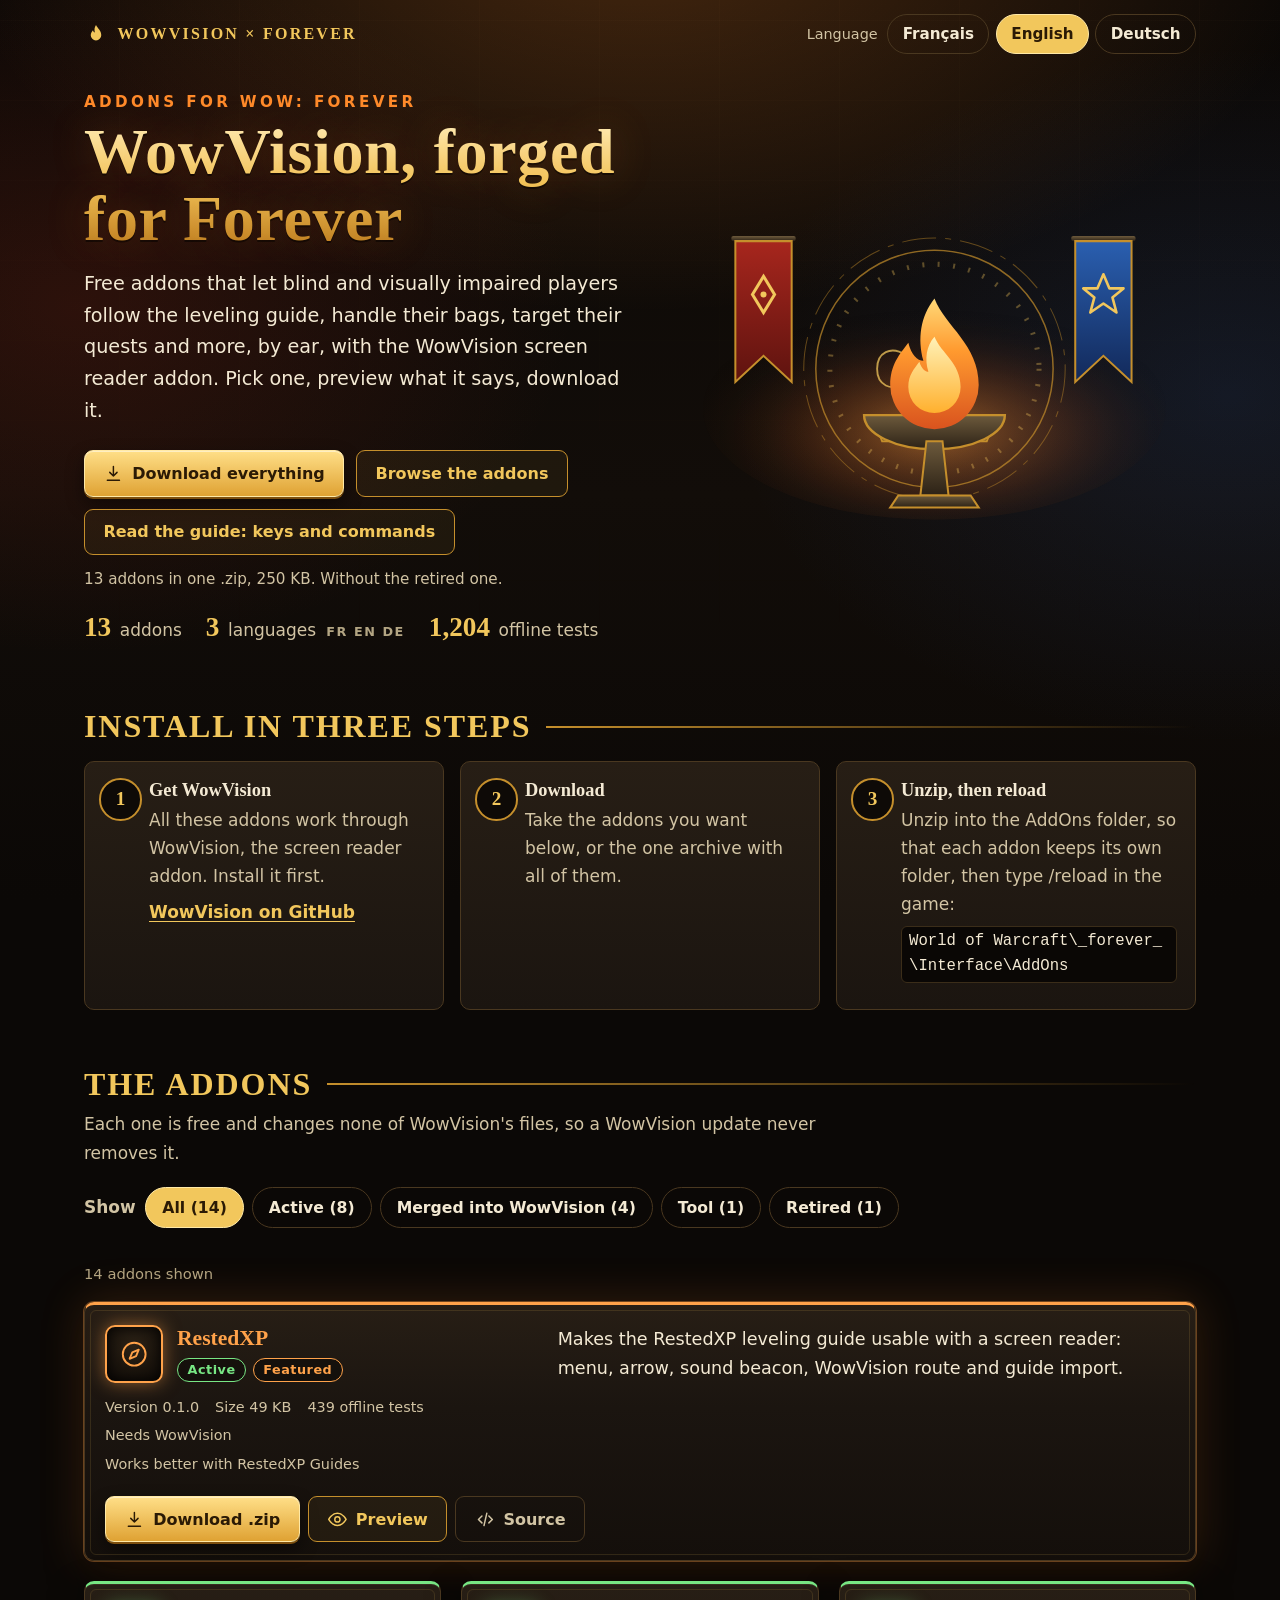
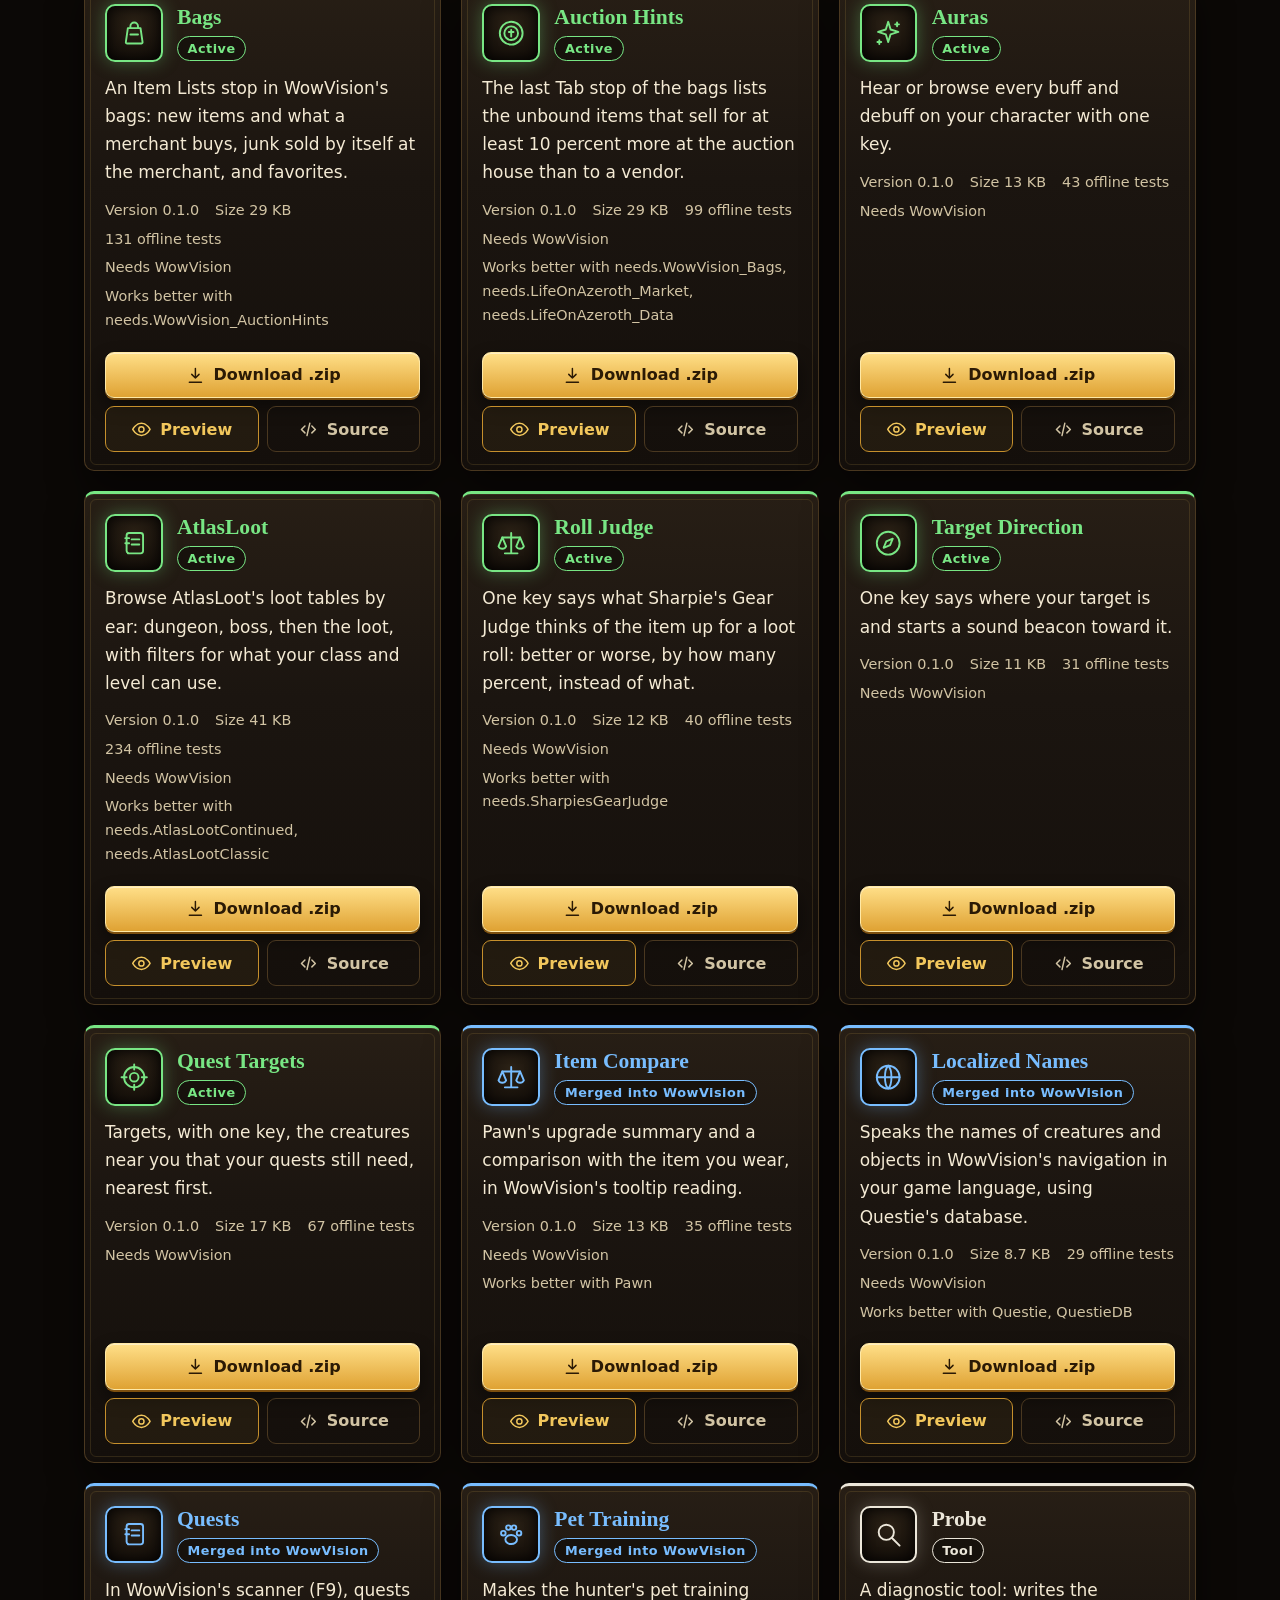
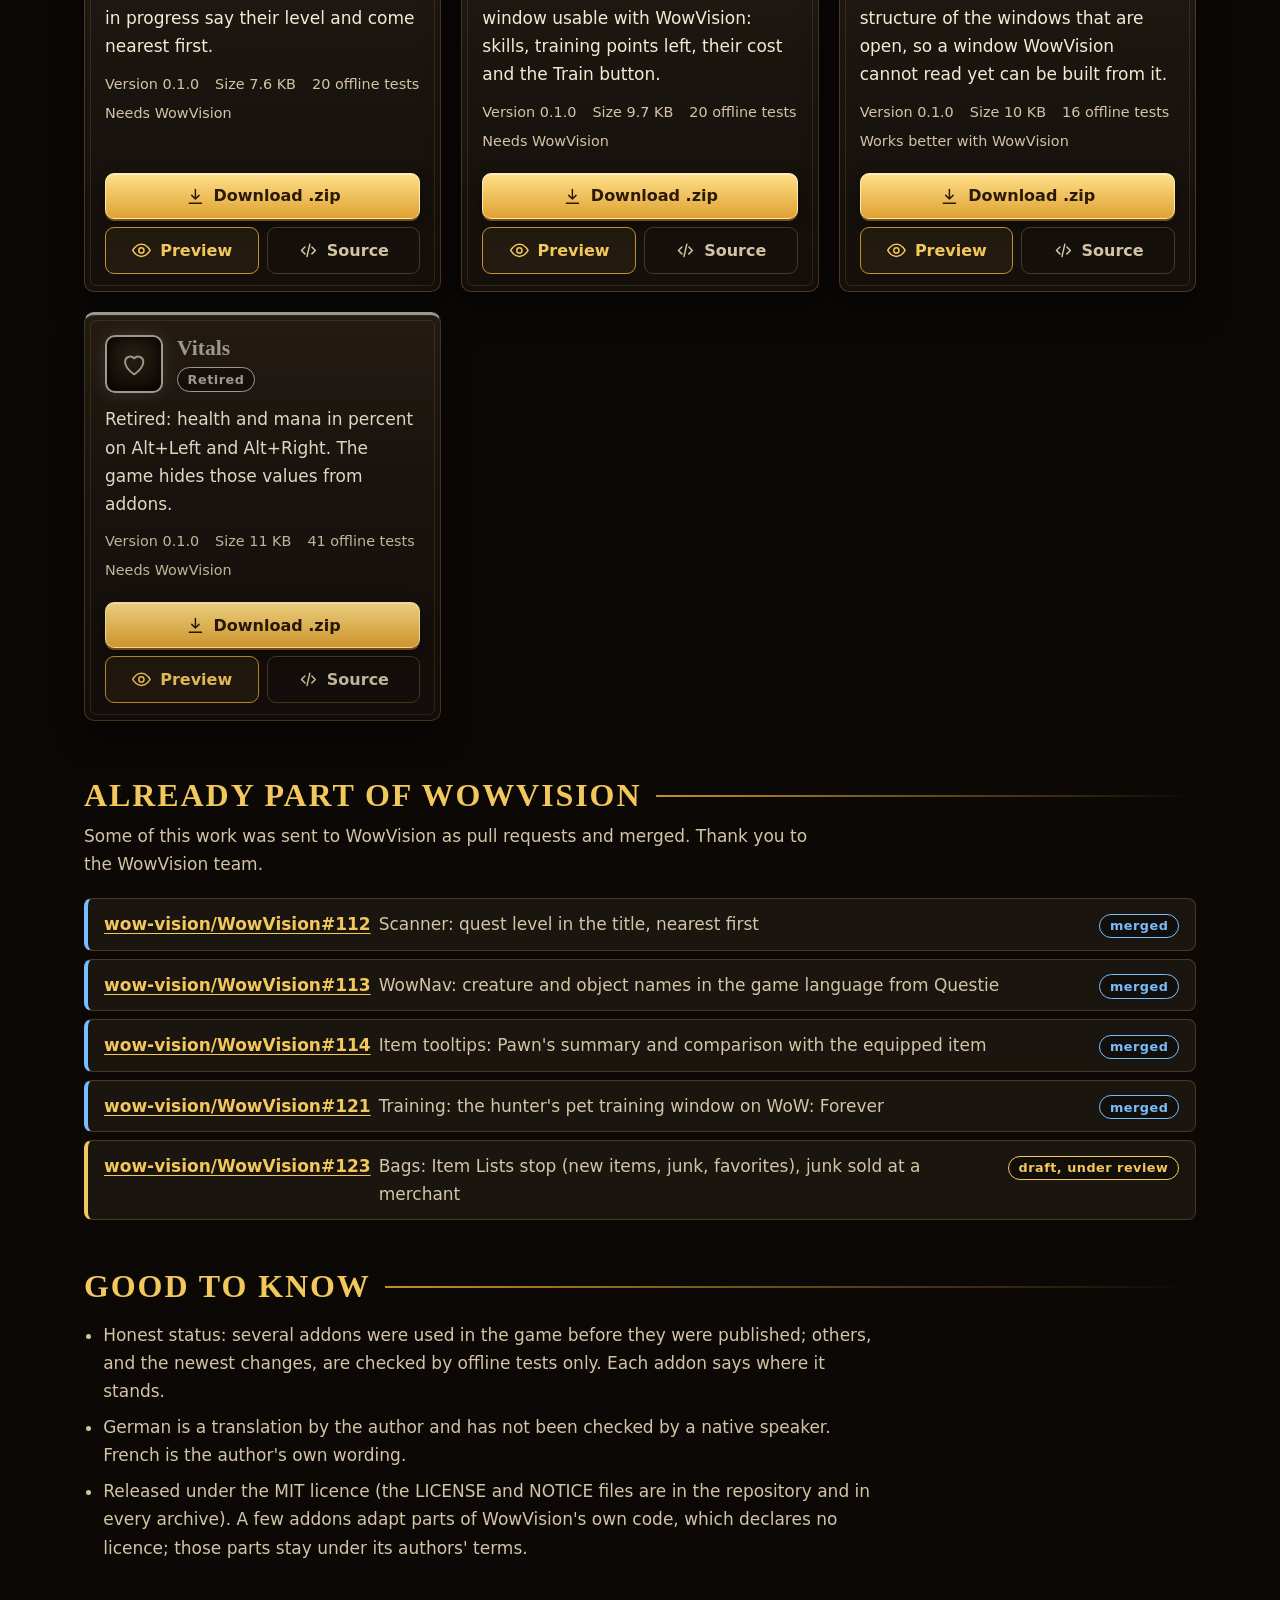
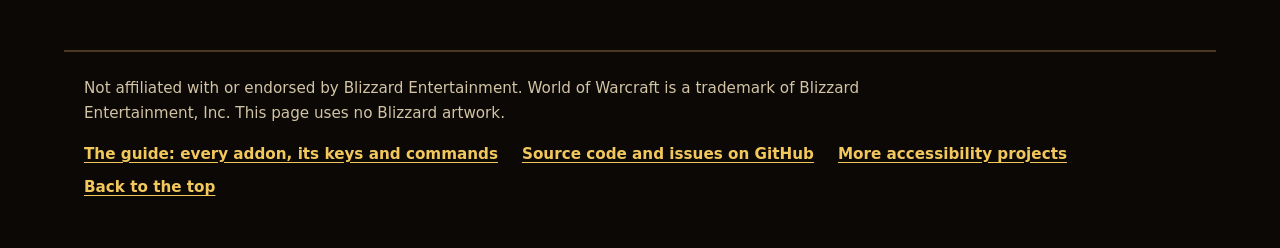
==== commit 544c75b3: "Publish the five new addons and add a guide page New addons: AuctionHints, Auras, AtlasLoot, RollJud" ====
--- a/docs/index.html
+++ b/docs/index.html
@@ -41,6 +41,8 @@
     <symbol id="i-stop" viewBox="0 0 24 24"><rect x="6" y="6" width="12" height="12" rx="1.5"/></symbol>
     <symbol id="i-close" viewBox="0 0 24 24"><path d="M6 6l12 12M18 6L6 18"/></symbol>
     <symbol id="i-arrow-up" viewBox="0 0 24 24"><path d="M12 19V5m0 0l-5 5m5-5l5 5"/></symbol>
+    <symbol id="i-coin" viewBox="0 0 24 24"><circle cx="12" cy="12" r="9"/><circle cx="12" cy="12" r="5.4"/><path d="M12 9.4v5.2M10.2 11h3.6"/></symbol>
+    <symbol id="i-spark" viewBox="0 0 24 24"><path d="M12 3l1.9 6.1L20 11l-6.1 1.9L12 19l-1.9-6.1L4 11l6.1-1.9z"/><path d="M19 3.5v3M17.5 5h3M5 17.5v3M3.5 19h3"/></symbol>
   </defs>
 </svg>
 
@@ -130,6 +132,7 @@
           <svg class="icon" aria-hidden="true"><use href="#i-download"/></svg><span data-i18n="hero.all">Download everything</span>
         </a>
         <a class="btn btn-ghost" href="#addons"><span data-i18n="hero.browse">Browse the addons</span></a>
+        <a class="btn btn-ghost" id="guide-btn" href="guide.html"><span data-i18n="hero.guide">Read the guide: keys and commands</span></a>
       </p>
       <p class="fine" id="all-note"></p>
       <ul class="stats" aria-label="WowVision addons in numbers">
@@ -185,6 +188,12 @@
         <li><a href="downloads/WowVision_Quests.zip">WowVision_Quests.zip</a></li>
         <li><a href="downloads/WowVision_PetTraining.zip">WowVision_PetTraining.zip</a></li>
         <li><a href="downloads/WowVision_Probe.zip">WowVision_Probe.zip</a></li>
+        <li><a href="downloads/WowVision_AtlasLoot.zip">WowVision_AtlasLoot.zip</a></li>
+        <li><a href="downloads/WowVision_RollJudge.zip">WowVision_RollJudge.zip</a></li>
+        <li><a href="downloads/WowVision_TargetDirection.zip">WowVision_TargetDirection.zip</a></li>
+        <li><a href="downloads/WowVision_AuctionHints.zip">WowVision_AuctionHints.zip</a></li>
+        <li><a href="downloads/WowVision_Auras.zip">WowVision_Auras.zip</a></li>
+        <li><a href="guide.html">guide.html</a></li>
       </ul>
     </noscript>
   </section>
@@ -209,6 +218,7 @@
 <footer class="footer">
   <p data-i18n="footer.disclaimer">Not affiliated with or endorsed by Blizzard Entertainment. World of Warcraft is a trademark of Blizzard Entertainment, Inc. This page uses no Blizzard artwork.</p>
   <ul class="footer-links">
+    <li><a class="link" href="guide.html"><span data-i18n="footer.guide">The guide: every addon, its keys and commands</span></a></li>
     <li><a class="link" id="repo-link" href="https://github.com/ZenqFR/wowvision-addons"><span data-i18n="footer.repo">Source code and issues on GitHub</span></a></li>
     <li><a class="link" href="https://zenqfr.github.io/"><span data-i18n="footer.home">More accessibility projects</span></a></li>
     <li><a class="link" href="#main"><span data-i18n="footer.top">Back to the top</span></a></li>
--- a/docs/css/style.css
+++ b/docs/css/style.css
@@ -384,3 +384,23 @@
   body { background: #fff; color: #000; }
   h1, .h2, .card-title { color: #000; -webkit-text-fill-color: #000; background: none; }
 }
+
+/* ------------------------------------------------------------- the guide page */
+
+.guide { max-width: 52rem; }
+.guide h1 { font: 700 clamp(1.6rem, 4vw, 2.3rem)/1.2 var(--serif); color: var(--gold); margin: 1.2rem 0 0.6rem; }
+.guide h2 { font: 700 1.5rem/1.3 var(--serif); color: var(--gold); margin: 2.2rem 0 0.6rem; padding-bottom: 0.3rem; border-bottom: 2px solid var(--stone-line); }
+.guide h3 { font: 700 1.25rem/1.3 var(--serif); color: var(--ink); margin: 0 0 0.4rem; }
+.guide h4.guide-sub { font: 700 1rem/1.3 var(--sans); color: var(--gold); margin: 0.9rem 0 0.2rem; text-transform: uppercase; letter-spacing: 0.06em; }
+.guide .guide-folder { font: 400 0.9rem var(--mono); color: var(--ink-faint); }
+.guide-intro { color: var(--ink-dim); }
+.guide-addon { background: var(--panel); border: 1px solid var(--stone-line); border-left: 4px solid var(--gold-2); border-radius: var(--radius); padding: 1rem 1.25rem; margin: 1rem 0; }
+.guide-addon p { margin: 0.4rem 0; }
+.guide-list { margin: 0.3rem 0; padding-left: 1.3rem; }
+.guide-list li { margin: 0.25rem 0; }
+.guide kbd { font: 600 0.92em var(--mono); color: var(--gold); background: var(--panel-2); border: 1px solid var(--gold-2); border-radius: 6px; padding: 0.05rem 0.45rem; white-space: nowrap; }
+.guide code { font: 0.95em var(--mono); color: var(--ink); background: var(--panel-2); border-radius: 6px; padding: 0.05rem 0.4rem; }
+.guide-needs { color: var(--ink-dim); font-size: 0.95rem; }
+.guide-state { color: var(--ink-dim); font-size: 0.95rem; }
+.guide-small { color: var(--ink-faint); font-size: 0.9rem; margin-top: 1.5rem; }
+.brand .link { color: var(--gold); text-decoration: none; }
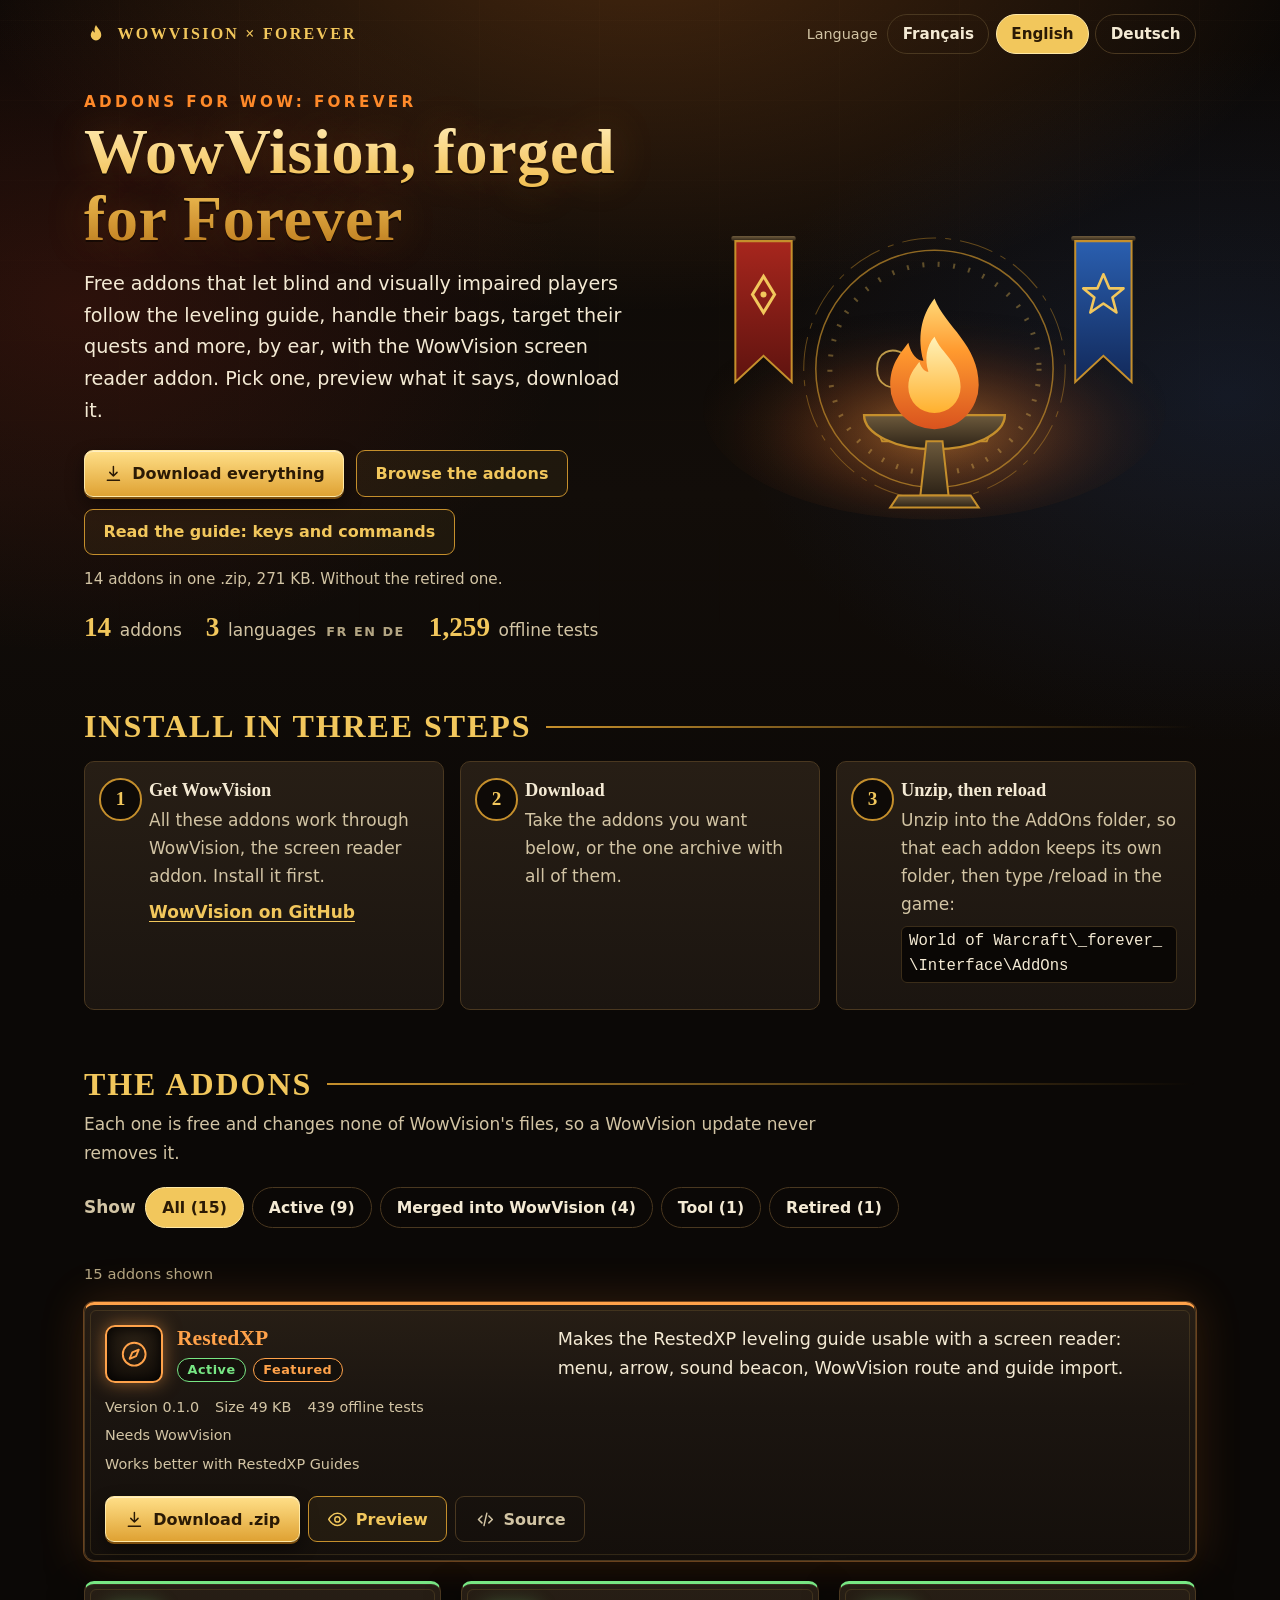
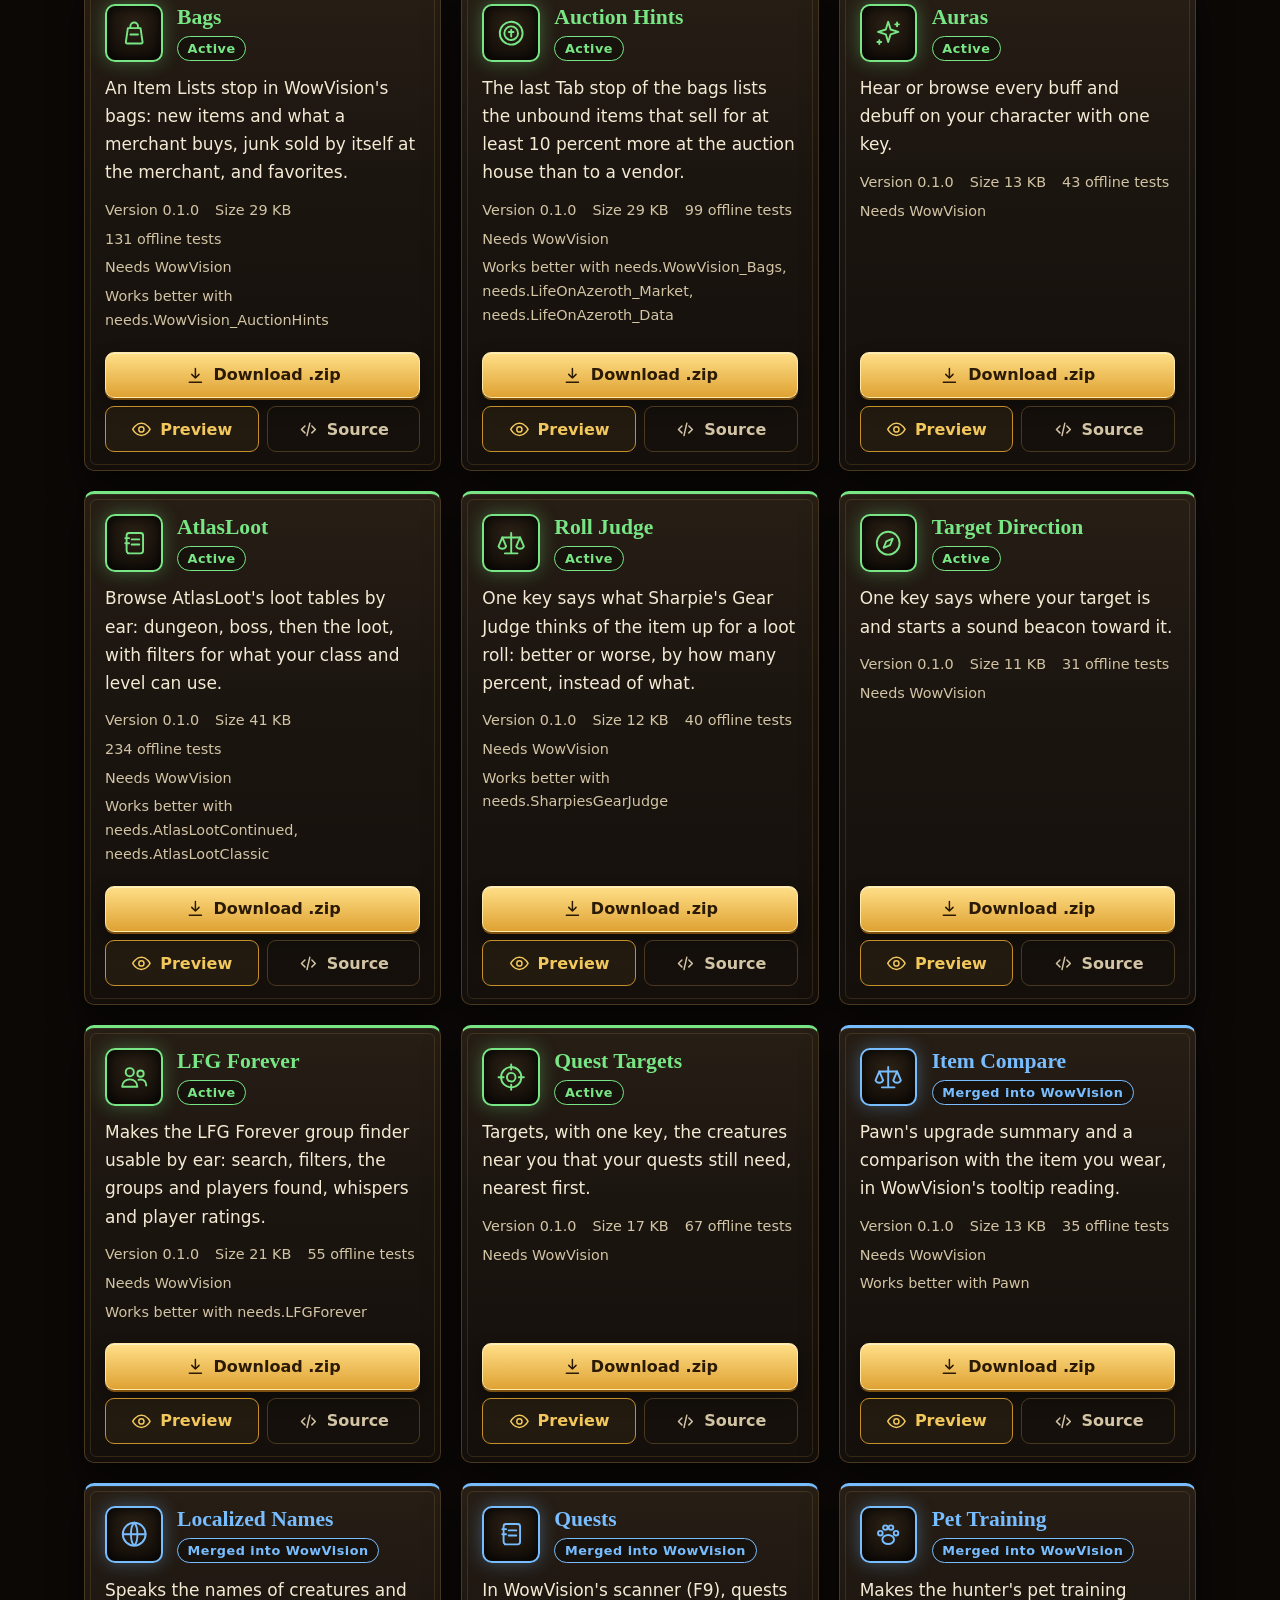
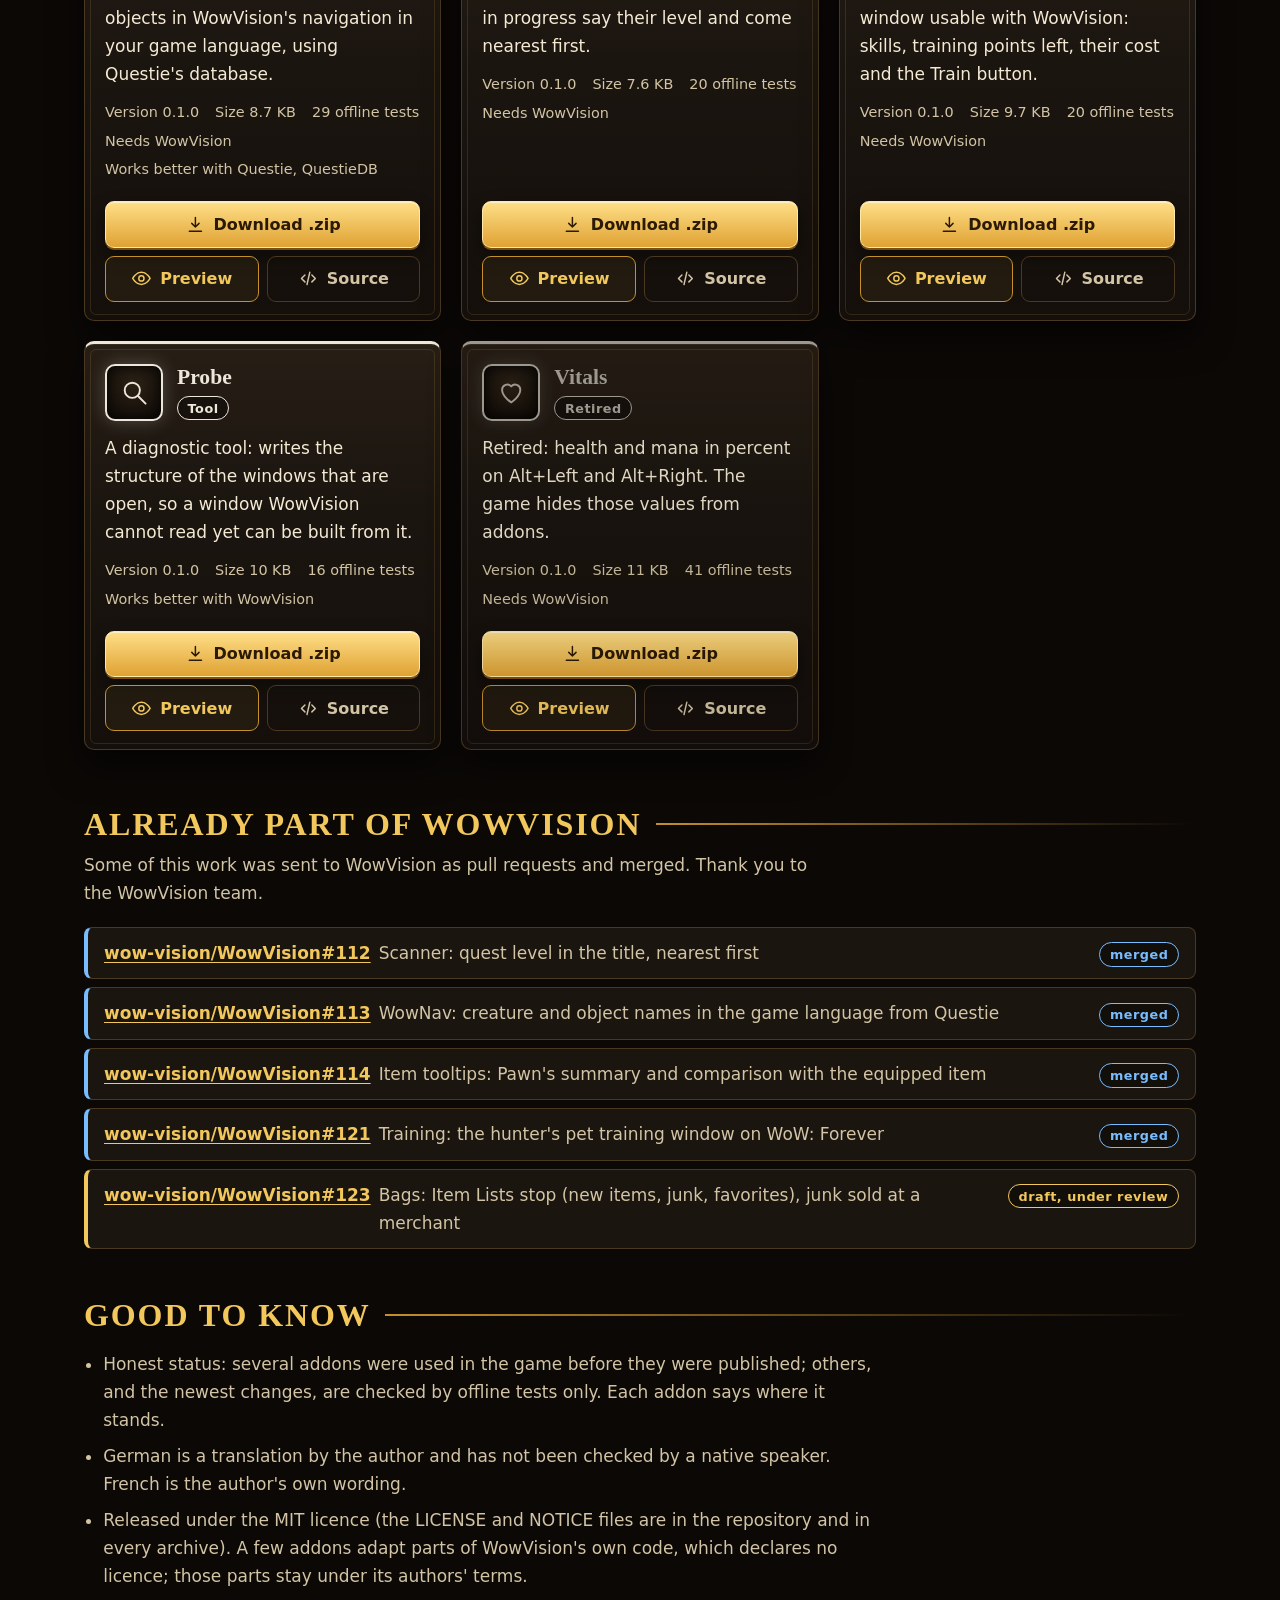
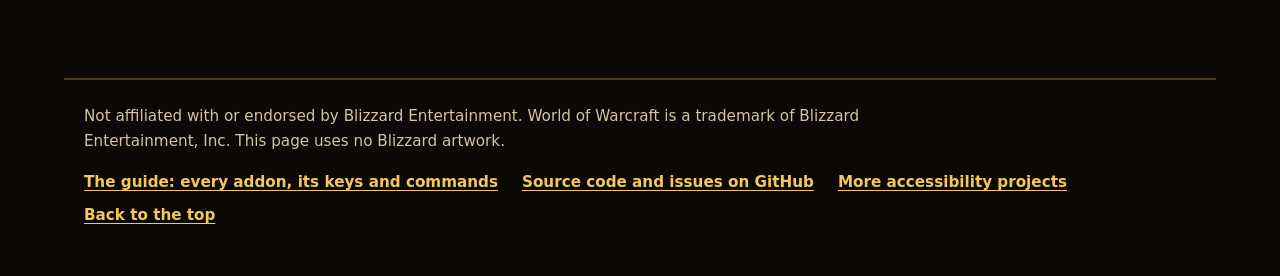
==== commit 90db7d91: "Add WowVision_LFGForever: LFG Forever as a WowVision screen A WowVision window that follows LFG Fore" ====
--- a/docs/index.html
+++ b/docs/index.html
@@ -42,6 +42,7 @@
     <symbol id="i-close" viewBox="0 0 24 24"><path d="M6 6l12 12M18 6L6 18"/></symbol>
     <symbol id="i-arrow-up" viewBox="0 0 24 24"><path d="M12 19V5m0 0l-5 5m5-5l5 5"/></symbol>
     <symbol id="i-coin" viewBox="0 0 24 24"><circle cx="12" cy="12" r="9"/><circle cx="12" cy="12" r="5.4"/><path d="M12 9.4v5.2M10.2 11h3.6"/></symbol>
+    <symbol id="i-people" viewBox="0 0 24 24"><circle cx="8.5" cy="8" r="3.2"/><circle cx="17" cy="9.2" r="2.5"/><path d="M2.5 19.5c0-3.5 2.6-5.8 6-5.8s6 2.3 6 5.8z"/><path d="M15.4 14.1c.5-.2 1-.3 1.6-.3 2.5 0 4.5 1.7 4.5 4.7"/></symbol>
     <symbol id="i-spark" viewBox="0 0 24 24"><path d="M12 3l1.9 6.1L20 11l-6.1 1.9L12 19l-1.9-6.1L4 11l6.1-1.9z"/><path d="M19 3.5v3M17.5 5h3M5 17.5v3M3.5 19h3"/></symbol>
   </defs>
 </svg>
@@ -193,6 +194,7 @@
         <li><a href="downloads/WowVision_TargetDirection.zip">WowVision_TargetDirection.zip</a></li>
         <li><a href="downloads/WowVision_AuctionHints.zip">WowVision_AuctionHints.zip</a></li>
         <li><a href="downloads/WowVision_Auras.zip">WowVision_Auras.zip</a></li>
+        <li><a href="downloads/WowVision_LFGForever.zip">WowVision_LFGForever.zip</a></li>
         <li><a href="guide.html">guide.html</a></li>
       </ul>
     </noscript>
